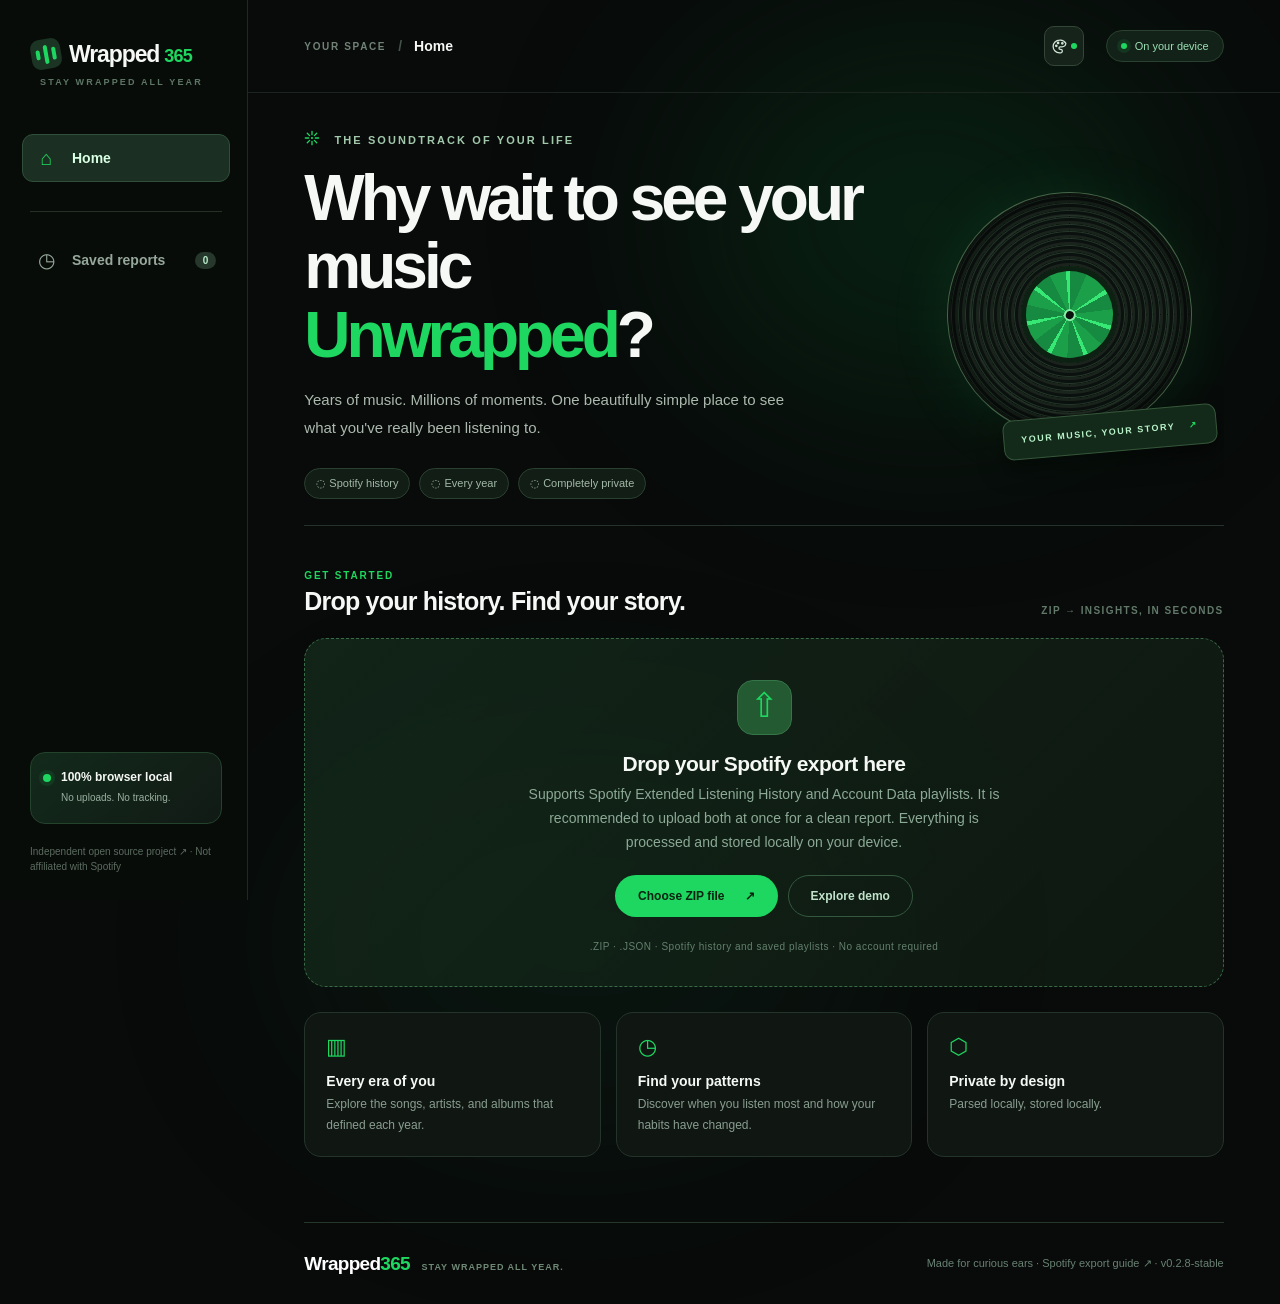
==== index.html @ cdacf02f "finishing touches to Soundcheck, some fun stats and more specific debug info" ====
<!doctype html>
<html lang="en-GB">
<head>
  <meta charset="utf-8">
  <meta name="viewport" content="width=device-width,initial-scale=1">
  <meta name="theme-color" content="#080b0a">
  <meta name="description" content="Private, in-browser Spotify listening statistics from your Extended Streaming History export.">
  <title>Wrapped 365</title>
  <link rel="icon" href="./favicon.svg" type="image/svg+xml">
  <link rel="stylesheet" href="./styles.css">
</head>
<body>
<div class="glow glow-a" aria-hidden="true"></div><div class="glow glow-b" aria-hidden="true"></div>
<div id="loading-overlay" class="loading-overlay hidden" role="status" aria-live="polite" aria-atomic="true">
  <div class="loading-card">
    <span class="loading-wheel" aria-hidden="true"></span>
    <div class="loading-copy"><strong id="loading-label">Working on your music…</strong><span id="loading-detail">Processing locally. Shouldn't take long.</span></div>
  </div>
</div>
<div class="app-shell">
  <aside class="sidebar">
    <a class="brand" href="#home" aria-label="Wrapped 365 home"><span class="brand-mark"><span></span><span></span><span></span></span><span class="brand-name">Wrapped<span class="brand-dot">365</span></span></a>
    <div class="side-caption">STAY WRAPPED ALL YEAR</div>
    <nav class="navigation" aria-label="Main navigation">
      <button class="nav-link active" data-nav="home"><span class="icon">⌂</span><span>Home</span></button>
      <button class="nav-link report-only" data-nav="overview"><span class="icon icon-svg"><svg viewBox="0 0 24 24" fill="none" stroke="currentColor" stroke-width="1.8" stroke-linecap="round" stroke-linejoin="round" aria-hidden="true"><path d="M3 3v18h18"/><path d="m7 15 4-5 4 3 5-7"/></svg></span><span>Overview</span></button>
      <button class="nav-link report-only" data-nav="tracks"><span class="icon">♫</span><span>Tracks</span></button>
      <button class="nav-link report-only" data-nav="artists"><span class="icon icon-svg"><svg viewBox="0 0 24 24" fill="none" stroke="currentColor" stroke-width="1.8" stroke-linecap="round" stroke-linejoin="round" aria-hidden="true"><circle cx="12" cy="8" r="4"/><path d="M4 21a8 8 0 0 1 16 0"/></svg></span><span>Artists</span></button>
      <button class="nav-link report-only" data-nav="albums"><span class="icon icon-svg"><svg viewBox="0 0 24 24" fill="none" stroke="currentColor" stroke-width="1.8" stroke-linecap="round" stroke-linejoin="round" aria-hidden="true"><circle cx="12" cy="12" r="9"/><circle cx="12" cy="12" r="2.5"/><path d="M7 7a7 7 0 0 1 5-2"/></svg></span><span>Albums</span></button>
      <button class="nav-link report-only" data-nav="playlists"><span class="icon">≡</span><span>Playlists</span></button>
      <button class="nav-link report-only" data-nav="eras"><span class="icon icon-svg"><svg viewBox="0 0 24 24" fill="none" stroke="currentColor" stroke-width="1.8" stroke-linecap="round" stroke-linejoin="round" aria-hidden="true"><circle cx="12" cy="12" r="9"/><path d="M12 3v4m0 10v4M3 12h4m10 0h4M5.6 5.6l2.8 2.8m7.2 7.2 2.8 2.8M18.4 5.6l-2.8 2.8m-7.2 7.2-2.8 2.8"/></svg></span><span>Eras</span></button>
      <button class="nav-link report-only" data-nav="search"><span class="icon">⌕</span><span>Search</span></button>
       <button class="nav-link report-only" data-nav="patterns"><span class="icon icon-svg"><svg viewBox="0 0 24 24" fill="none" stroke="currentColor" stroke-width="1.8" stroke-linecap="round" stroke-linejoin="round" aria-hidden="true"><path d="M2 12h4l3-7 5 14 3-7h5"/></svg></span><span>Listening patterns</span></button>
      <div class="nav-separator"></div>
      <button id="soundcheck-nav" class="nav-link hidden" data-nav="soundcheck" type="button"><span class="icon icon-svg"><svg viewBox="0 0 24 24" fill="none" stroke="currentColor" stroke-width="1.8" stroke-linecap="round" stroke-linejoin="round" aria-hidden="true"><path d="M2 12h4l3-7 5 14 3-7h5"/><circle cx="12" cy="12" r="10" stroke-dasharray="2 4" opacity=".45"/></svg></span><span>Soundcheck</span></button>
      <button class="nav-link" data-nav="history"><span class="icon">◷</span><span>Saved reports</span><span id="history-badge" class="nav-count">0</span></button>
    </nav>
    <div class="sidebar-bottom">
      <div class="privacy-mini"><span class="privacy-dot"></span><span>100% browser local<br><small>No uploads. No tracking.</small></span></div>
      <div class="sidebar-foot">
      <a href="https://github.com/j25519/wrapped365" target="_blank" rel="noopener noreferrer">Independent open source project ↗</a>
      · Not affiliated with Spotify
    </div>
    </div>
  </aside>

  <div class="main-wrap">
    <header class="topbar">
      <div class="breadcrumb"><button id="nav-back" class="nav-back hidden" type="button" title="Go back one step" aria-label="Go back one step"><svg viewBox="0 0 24 24" fill="none" stroke="currentColor" stroke-width="1.9" stroke-linecap="round" stroke-linejoin="round" aria-hidden="true"><path d="m14 6-6 6 6 6"/></svg></button><span class="breadcrumb-root">YOUR SPACE</span><span class="crumb-slash">/</span><span id="page-name">Home</span></div>
      <div class="topbar-actions">
<div class="theme-picker" id="theme-picker">
          <button class="theme-toggle" id="theme-toggle" type="button" title="Choose accent colour" aria-label="Choose accent colour" aria-haspopup="true" aria-controls="theme-menu" aria-expanded="false"><svg viewBox="0 0 24 24" width="19" height="19" fill="none" stroke="currentColor" stroke-width="1.8" stroke-linecap="round" stroke-linejoin="round" aria-hidden="true"><path d="M12 3a9 9 0 1 0 0 18h1.5a2.5 2.5 0 0 0 0-5h-.5a1.75 1.75 0 0 1 0-3.5h2.5A5.5 5.5 0 0 0 21 7.5 9.2 9.2 0 0 0 12 3Z"/><circle cx="7.5" cy="11" r="1"/><circle cx="10" cy="7" r="1"/><circle cx="16" cy="7.5" r="1"/></svg><span class="theme-current-dot" aria-hidden="true"></span></button>
          <div id="theme-menu" class="theme-menu hidden" role="group" aria-label="Accent colour selection">
            <div class="theme-menu-title">ACCENT COLOUR</div>
            <div class="theme-options">
              <button type="button" class="theme-option" data-theme-choice="green" aria-pressed="true"><span class="theme-swatch" style="--swatch:#1ed760"></span>Green</button>
              <button type="button" class="theme-option" data-theme-choice="blue" aria-pressed="false"><span class="theme-swatch" style="--swatch:#3b82f6"></span>Blue</button>
              <button type="button" class="theme-option" data-theme-choice="red" aria-pressed="false"><span class="theme-swatch" style="--swatch:#fb5d69"></span>Red</button>
              <button type="button" class="theme-option" data-theme-choice="purple" aria-pressed="false"><span class="theme-swatch" style="--swatch:#a78bfa"></span>Purple</button>
              <button type="button" class="theme-option" data-theme-choice="pink" aria-pressed="false"><span class="theme-swatch" style="--swatch:#f472b6"></span>Pink</button>
              <button type="button" class="theme-option" data-theme-choice="gold" aria-pressed="false"><span class="theme-swatch" style="--swatch:#eabf53"></span>Gold</button>
            </div>
          </div>
        </div>
        <span class="live-pill"><span class="live-dot"></span> On your device</span>
        <div id="report-controls" class="report-controls hidden"><button id="randomise-demo" type="button" class="demo-randomise hidden" title="Generate a new random demo" aria-label="Randomise demo"><svg width="17" height="17" viewBox="0 0 24 24" fill="none" stroke="currentColor" stroke-width="2" stroke-linecap="round" stroke-linejoin="round" aria-hidden="true"><path d="m18 14 4 4-4 4"/><path d="m18 2 4 4-4 4"/><path d="M2 18h2.5a6 6 0 0 0 5.2-3l4.6-8A6 6 0 0 1 19.5 4H22"/><path d="M2 6h2.5a6 6 0 0 1 5.2 3"/><path d="M14 16a6 6 0 0 0 5.5 2H22"/></svg><span>Randomise</span></button><label for="year-filter" class="sr-only">Select listening year</label><select id="year-filter" class="select"><option value="all">All time</option></select><button class="small-icon-btn" id="new-upload" title="Import another ZIP" aria-label="Import another ZIP">＋</button></div>
        <div class="mobile-actions" id="mobile-actions">
          <button id="mobile-actions-toggle" class="mobile-actions-toggle" type="button" title="More options" aria-label="More options" aria-haspopup="true" aria-controls="mobile-actions-menu" aria-expanded="false"><svg viewBox="0 0 24 24" fill="none" stroke="currentColor" stroke-width="2" stroke-linecap="round" aria-hidden="true"><circle cx="5" cy="12" r="1.4" fill="currentColor" stroke="none"/><circle cx="12" cy="12" r="1.4" fill="currentColor" stroke="none"/><circle cx="19" cy="12" r="1.4" fill="currentColor" stroke="none"/></svg></button>
          <div id="mobile-actions-menu" class="mobile-actions-menu hidden" role="group" aria-label="More options">
            <div class="mobile-actions-heading">YOUR CONTROLS</div>
            <button id="mobile-import" class="mobile-action-row" type="button"><svg viewBox="0 0 24 24" fill="none" stroke="currentColor" stroke-width="1.8" stroke-linecap="round" stroke-linejoin="round" aria-hidden="true"><path d="M12 16V4m-5 5 5-5 5 5"/><path d="M4 16v3a2 2 0 0 0 2 2h12a2 2 0 0 0 2-2v-3"/></svg> Import ZIP / JSON</button>
            <button id="mobile-randomise" class="mobile-action-row hidden" type="button"><svg viewBox="0 0 24 24" fill="none" stroke="currentColor" stroke-width="1.8" stroke-linecap="round" stroke-linejoin="round" aria-hidden="true"><path d="m18 14 4 4-4 4M18 2l4 4-4 4M2 18h2.5a6 6 0 0 0 5.2-3l4.6-8A6 6 0 0 1 19.5 4H22M2 6h2.5a6 6 0 0 1 5.2 3M14 16a6 6 0 0 0 5.5 2H22"/></svg> Randomise demo</button>
            <div class="mobile-actions-divider"></div>
            <div class="mobile-actions-heading">ACCENT COLOUR</div>
            <div class="theme-options mobile-theme-options" role="group" aria-label="Accent colour selection">
              <button type="button" class="theme-option" data-theme-choice="green" aria-pressed="true"><span class="theme-swatch" style="--swatch:#1ed760"></span>Green</button>
              <button type="button" class="theme-option" data-theme-choice="blue" aria-pressed="false"><span class="theme-swatch" style="--swatch:#3b82f6"></span>Blue</button>
              <button type="button" class="theme-option" data-theme-choice="red" aria-pressed="false"><span class="theme-swatch" style="--swatch:#fb5d69"></span>Red</button>
              <button type="button" class="theme-option" data-theme-choice="purple" aria-pressed="false"><span class="theme-swatch" style="--swatch:#a78bfa"></span>Purple</button>
              <button type="button" class="theme-option" data-theme-choice="pink" aria-pressed="false"><span class="theme-swatch" style="--swatch:#f472b6"></span>Pink</button>
              <button type="button" class="theme-option" data-theme-choice="gold" aria-pressed="false"><span class="theme-swatch" style="--swatch:#eabf53"></span>Gold</button>
            </div>
            <div class="mobile-actions-note"><span class="live-dot"></span> All processing stays on your device</div>
          </div>
        </div>
      </div>
    </header>

    <main id="main-content">
      <section id="view-home" class="view active">
        <div class="hero">
          <div class="hero-copy">
            <div class="eyebrow"><span class="spark" aria-hidden="true"><svg width="16" height="16" viewBox="0 0 24 24" fill="none" stroke="currentColor" stroke-width="2" stroke-linecap="round" aria-hidden="true" style="vertical-align:-2px"><path d="M12 2v5m0 10v5M2 12h5m10 0h5M4.93 4.93l3.54 3.54m7.06 7.06 3.54 3.54m0-14.14-3.54 3.54m-7.06 7.06-3.54 3.54"/><circle cx="12" cy="12" r="1.6" fill="currentColor" stroke="none"/></svg></span> THE SOUNDTRACK OF YOUR LIFE</div>
            <h1>Why wait to see your music<br><em>Unwrapped</em>?</h1>
            <p>Years of music. Millions of moments. One beautifully simple place to see what you've really been listening to.</p>
            <div class="hero-chips"><span>◌ Spotify history</span><span>◌ Every year</span><span>◌ Completely private</span></div>
          </div>
          <div class="hero-vinyl" aria-hidden="true"><div class="vinyl-disc"><div class="vinyl-centre"><div class="vinyl-hole"></div></div></div><div class="vinyl-tag">YOUR MUSIC, YOUR STORY <span>↗</span></div></div>
        </div>
        <div class="section-heading landing-heading"><div><div class="kicker">GET STARTED</div><h2>Drop your history. Find your story.</h2></div><span class="heading-note">ZIP → INSIGHTS, IN SECONDS</span></div>
        <div id="dropzone" class="dropzone" tabindex="0" role="button" aria-label="Upload your Spotify data ZIP"><div class="upload-icon">⇧</div><h3>Drop your Spotify export here</h3><p>Supports Spotify Extended Listening History and Account Data playlists. It is recommended to upload both at once for a clean report. Everything is processed and stored locally on your device.</p><div class="upload-actions"><button id="browse-button" class="btn btn-primary">Choose ZIP file <span>↗</span></button><button id="demo-button" class="btn btn-outline">Explore demo</button></div><div class="drop-caption">.ZIP · .JSON · Spotify history and saved playlists · No account required</div></div>
        <input type="file" id="file-input" accept=".zip,.json,application/zip,application/json" hidden>
        <div id="import-status" class="import-status hidden" role="status" aria-live="polite"><div class="spinner"></div><div class="import-status-body"><strong id="import-status-title">Reading your archive…</strong><span id="import-status-detail">Your data never leaves this device.</span><div class="progress-rail"><div id="progress-fill" class="progress-fill"></div></div></div></div>
        <div id="error-box" class="error-box hidden" role="alert"></div>
        <div class="feature-grid"><article><span class="feature-icon">▥</span><h3>Every era of you</h3><p>Explore the songs, artists, and albums that defined each year.</p></article><article><span class="feature-icon">◷</span><h3>Find your patterns</h3><p>Discover when you listen most and how your habits have changed.</p></article><article><span class="feature-icon">⬡</span><h3>Private by design</h3><p>Parsed locally, stored locally.</p></article></div>
      </section>

      <section id="view-overview" class="view">
        <div class="page-intro"><div><div class="eyebrow"><span class="spark" aria-hidden="true"><svg width="16" height="16" viewBox="0 0 24 24" fill="none" stroke="currentColor" stroke-width="2" stroke-linecap="round" aria-hidden="true" style="vertical-align:-2px"><path d="M12 2v5m0 10v5M2 12h5m10 0h5M4.93 4.93l3.54 3.54m7.06 7.06 3.54 3.54m0-14.14-3.54 3.54m-7.06 7.06-3.54 3.54"/><circle cx="12" cy="12" r="1.6" fill="currentColor" stroke="none"/></svg></span> YOUR YEAR IN SOUND</div><h1 id="overview-title">The big picture<span class="accent">.</span></h1><p id="overview-subtitle">A look at the music that made you, you.</p></div><div class="data-badge" id="range-label">ALL TIME</div></div>
        <div id="storage-warning" class="storage-warning hidden">This report is visible, but your browser could not save it. Persistent storage might be blocked or full. Keep your original Spotify ZIP safe.</div>
        <div id="summary-stats" class="stats-grid"></div>
        <div class="dashboard-grid">
          <article class="panel wide-panel"><div class="panel-heading"><div><div class="kicker">THE TIMELINE</div><h2 id="timeline-title">Listening over time</h2></div><div class="legend"><span class="legend-dot"></span> Listening hours</div></div><div id="timeline-chart" class="chart-area"></div></article>
          <article class="panel"><div class="panel-heading"><div><div class="kicker">ON REPEAT</div><h2>Top artists</h2></div><button class="text-link" data-go="artists">See all ↗</button></div><div id="overview-artists" class="rank-list"></div></article>
          <article class="panel"><div class="panel-heading"><div><div class="kicker">THE FAVOURITES</div><h2>Top tracks</h2></div><button class="text-link" data-go="tracks">See all ↗</button></div><div id="overview-tracks" class="rank-list"></div></article>
        </div>
        <div id="overview-insights" class="insight-grid"></div>
        <div class="method-foot">Play counts include music events played for at least 30 seconds. Times and dates use UTC. <button class="inline-link" id="about-method">How this works ↗</button></div>
      </section>

      <section id="view-artists" class="view"><div class="page-intro"><div><div class="eyebrow"><span class="spark" aria-hidden="true"><svg width="16" height="16" viewBox="0 0 24 24" fill="none" stroke="currentColor" stroke-width="2" stroke-linecap="round" aria-hidden="true" style="vertical-align:-2px"><path d="M12 2v5m0 10v5M2 12h5m10 0h5M4.93 4.93l3.54 3.54m7.06 7.06 3.54 3.54m0-14.14-3.54 3.54m-7.06 7.06-3.54 3.54"/><circle cx="12" cy="12" r="1.6" fill="currentColor" stroke="none"/></svg></span> THE PEOPLE BEHIND THE MUSIC</div><h1>Top artists<span class="accent">.</span></h1><p>The voices you kept coming back to.</p></div></div><div class="panel listing-panel"><div class="listing-controls"><div class="search-box">⌕ <input id="artist-search" placeholder="Search artists" autocomplete="off" aria-label="Search artists"></div><div class="sort-buttons" data-sort-for="artists"><button class="sort-btn active" data-sort="plays">Plays</button><button class="sort-btn" data-sort="ms">Time</button></div></div><div id="artist-list" class="full-rank-list"></div><button id="artist-more" class="load-more hidden">Show more artists ↓</button></div></section>
      <section id="view-tracks" class="view"><div class="page-intro"><div><div class="eyebrow"><span class="spark" aria-hidden="true"><svg width="16" height="16" viewBox="0 0 24 24" fill="none" stroke="currentColor" stroke-width="2" stroke-linecap="round" aria-hidden="true" style="vertical-align:-2px"><path d="M12 2v5m0 10v5M2 12h5m10 0h5M4.93 4.93l3.54 3.54m7.06 7.06 3.54 3.54m0-14.14-3.54 3.54m-7.06 7.06-3.54 3.54"/><circle cx="12" cy="12" r="1.6" fill="currentColor" stroke="none"/></svg></span> IN CONSTANT ROTATION</div><h1>Top tracks<span class="accent">.</span></h1><p>Your most replayed soundtrack, one song at a time.</p></div></div><div class="panel listing-panel"><div class="listing-controls"><div class="search-box">⌕ <input id="track-search" placeholder="Search tracks or any credited artist" autocomplete="off" aria-label="Search tracks"></div><div class="sort-buttons" data-sort-for="tracks"><button class="sort-btn active" data-sort="plays">Plays</button><button class="sort-btn" data-sort="ms">Time</button></div></div><div id="track-list" class="full-rank-list"></div><button id="track-more" class="load-more hidden">Show more tracks ↓</button></div></section>
      <section id="view-albums" class="view"><div class="page-intro"><div><div class="eyebrow"><span class="spark" aria-hidden="true"><svg width="16" height="16" viewBox="0 0 24 24" fill="none" stroke="currentColor" stroke-width="2" stroke-linecap="round" aria-hidden="true" style="vertical-align:-2px"><path d="M12 2v5m0 10v5M2 12h5m10 0h5M4.93 4.93l3.54 3.54m7.06 7.06 3.54 3.54m0-14.14-3.54 3.54m-7.06 7.06-3.54 3.54"/><circle cx="12" cy="12" r="1.6" fill="currentColor" stroke="none"/></svg></span> FRONT TO BACK</div><h1>Top albums<span class="accent">.</span></h1><p>The records that lived in your rotation.</p></div></div><div class="panel listing-panel"><div class="listing-controls"><div class="search-box">⌕ <input id="album-search" placeholder="Search albums or artists" autocomplete="off" aria-label="Search albums"></div><div class="sort-buttons" data-sort-for="albums"><button class="sort-btn active" data-sort="plays">Plays</button><button class="sort-btn" data-sort="ms">Time</button></div></div><div id="album-list" class="full-rank-list"></div><button id="album-more" class="load-more hidden">Show more albums ↓</button></div></section>
       <section id="view-playlists" class="view">
         <div class="page-intro"><div><div class="eyebrow">YOUR COLLECTIONS</div><h1>Playlists<span class="accent">.</span></h1><p>Saved playlists are separate from your music library. Explore their tracks and, in the demo, their simulated listening sessions.</p></div></div>
         <div id="playlist-listing">
           <div class="section-heading playlist-group-heading"><div><div class="kicker">CURATED COLLECTIONS</div><h2>Saved playlists</h2></div></div>
           <div id="playlist-curated" class="playlist-card-grid"></div>
           <div id="playlist-social-section" class="hidden"><div class="section-heading playlist-group-heading"><div><div class="kicker">SIMULATED SOCIAL LIBRARY</div><h2>Friend playlists</h2></div></div><p class="search-muted">These randomly generated demo collections remain independent of curated playlists and their listening sessions.</p><div id="playlist-social" class="playlist-card-grid"></div></div>
         </div>
         <div id="playlist-detail-container" class="hidden"></div>
       </section>
       <section id="view-eras" class="view">
         <div class="page-intro"><div><div class="eyebrow"><span class="spark" aria-hidden="true"><svg width="16" height="16" viewBox="0 0 24 24" fill="none" stroke="currentColor" stroke-width="2" stroke-linecap="round" aria-hidden="true" style="vertical-align:-2px"><path d="M12 2v5m0 10v5M2 12h5m10 0h5M4.93 4.93l3.54 3.54m7.06 7.06 3.54 3.54m0-14.14-3.54 3.54m-7.06 7.06-3.54 3.54"/><circle cx="12" cy="12" r="1.6" fill="currentColor" stroke="none"/></svg></span> YOUR MUSIC, IN CHAPTERS</div><h1>Listening eras<span class="accent">.</span></h1><p>Go back to the months when certain songs, albums, and artists were everything.</p></div><div class="data-badge" id="eras-range-label">ALL TIME</div></div>
         <div id="era-legacy-notice" class="storage-warning hidden" role="status"></div>
         <div id="era-dashboard" class="hidden">
           <div id="era-stats" class="stats-grid"></div>
           <article class="panel era-section"><div class="panel-heading"><div><div class="kicker">CHAPTERS OF YOUR LIFE</div><h2>Your listening eras</h2></div></div><p class="era-explainer">Automatically identified from changing monthly listening patterns, not fixed calendar years. Select a chapter to revisit its defining music.</p><div id="era-chapters" class="era-chapter-grid"></div><div id="era-chapter-details" class="era-chapter-details"></div></article>
           <article class="panel era-section"><div class="panel-heading"><div><div class="kicker">THE TIME MACHINE</div><h2>Explore month by month</h2></div><span class="heading-note">SELECT A MONTH</span></div><div id="era-month-strip" class="era-month-strip" aria-label="Listening months"></div></article>
           <div id="era-month-detail"></div>
           <div id="era-memory" class="era-memory-grid"></div>
           <article class="panel era-section"><div class="panel-heading era-rank-header"><div><div class="kicker">UNDER THE MICROSCOPE</div><h2>The music that defined this month</h2></div><div class="sort-buttons" data-era-sort-controls><button type="button" class="sort-btn active" data-era-sort="plays">Plays</button><button type="button" class="sort-btn" data-era-sort="ms">Time</button></div></div><div class="era-ranking-grid"><div><h3>Top tracks</h3><div id="era-tracks" class="rank-list"></div><button id="era-more-tracks" class="load-more hidden" type="button" data-era-more="tracks">Show more tracks ↓</button></div><div><h3>Top artists</h3><div id="era-artists" class="rank-list"></div><button id="era-more-artists" class="load-more hidden" type="button" data-era-more="artists">Show more artists ↓</button></div><div><h3>Top albums</h3><div id="era-albums" class="rank-list"></div><button id="era-more-albums" class="load-more hidden" type="button" data-era-more="albums">Show more albums ↓</button></div></div></article>
           <p class="method-foot">Listening eras are inferred from your recorded music plays, grouped by UTC month. Only streams of 30 seconds or more count towards rankings. First discoveries mean first appearances in this export; older data may be incomplete. A missing month means no qualifying plays were recorded, not necessarily that you stopped listening.</p>
         </div>
       </section>
       <section id="view-search" class="view">
         <div class="page-intro"><div><div class="eyebrow"><span class="spark" aria-hidden="true"><svg width="16" height="16" viewBox="0 0 24 24" fill="none" stroke="currentColor" stroke-width="2" stroke-linecap="round" aria-hidden="true" style="vertical-align:-2px"><path d="M12 2v5m0 10v5M2 12h5m10 0h5M4.93 4.93l3.54 3.54m7.06 7.06 3.54 3.54m0-14.14-3.54 3.54m-7.06 7.06-3.54 3.54"/><circle cx="12" cy="12" r="1.6" fill="currentColor" stroke="none"/></svg></span> EVERYTHING CONNECTS</div><h1>Explore your music<span class="accent">.</span></h1><p>Search a track, album, or artist and discover its place in your listening history.</p></div><div class="data-badge" id="search-range">ALL TIME</div></div>
         <div class="panel search-browser">
           <div class="search-unified-input"><span aria-hidden="true">⌕</span><input id="unified-search" type="search" placeholder="A song, album, artist, playlist, or featured artist..." autocomplete="off" spellcheck="false" aria-label="Search your music"/></div>
           <div class="search-controls"><div class="search-filter-chips" role="group" aria-label="Filter by type"><button type="button" class="active" data-search-filter-chip="all" aria-pressed="true">Everything</button><button type="button" data-search-filter-chip="tracks" aria-pressed="false">Tracks</button><button type="button" data-search-filter-chip="artists" aria-pressed="false">Artists</button><button type="button" data-search-filter-chip="albums" aria-pressed="false">Albums</button><button type="button" data-search-filter-chip="playlists" aria-pressed="false">Playlists</button></div><label class="sr-only" for="search-filter">Filter search results</label><select class="select sr-only" id="search-filter" tabindex="-1" aria-hidden="true"><option value="all">Everything</option><option value="tracks">Tracks</option><option value="artists">Artists</option><option value="albums">Albums</option><option value="playlists">Playlists</option></select><span id="search-result-count" class="search-result-count" role="status" aria-live="polite"></span></div>
           <div class="search-workspace"><div class="search-result-column"><div id="search-results" class="search-results"></div><button id="search-more" type="button" class="load-more hidden">Show more ↓</button></div><div id="search-detail" class="search-detail-column"></div></div>
         </div>
         <p class="method-foot">Searches run exclusively in your browser against the imported report. Featured artist matches are available when the source supplied artist credits. Spotify's standard Extended Streaming History often includes only the album artist.</p>
       </section>
      <section id="view-patterns" class="view"><div class="page-intro"><div><div class="eyebrow"><span class="spark" aria-hidden="true"><svg width="16" height="16" viewBox="0 0 24 24" fill="none" stroke="currentColor" stroke-width="2" stroke-linecap="round" aria-hidden="true" style="vertical-align:-2px"><path d="M12 2v5m0 10v5M2 12h5m10 0h5M4.93 4.93l3.54 3.54m7.06 7.06 3.54 3.54m0-14.14-3.54 3.54m-7.06 7.06-3.54 3.54"/><circle cx="12" cy="12" r="1.6" fill="currentColor" stroke="none"/></svg></span> BETWEEN THE LINES</div><h1>Your listening DNA<span class="accent">.</span></h1><p>When, where, and how the music happens.</p></div></div><div id="pattern-insights" class="insight-grid"></div><div class="dashboard-grid"><article class="panel wide-panel"><div class="panel-heading"><div><div class="kicker">24 HOURS, 7 DAYS</div><h2>Your listening heatmap</h2></div><div class="legend">Darker → quieter · Brighter → louder</div></div><div id="heatmap" class="heatmap-container"></div><div class="chart-note">Listening duration grouped by the UTC hour and weekday when playback ended.</div></article><article class="panel"><div class="panel-heading"><div><div class="kicker">ON THE GO</div><h2>Listening platforms</h2></div></div><div id="platform-list" class="rank-list"></div></article><article class="panel"><div class="panel-heading"><div><div class="kicker">BY THE NUMBERS</div><h2>How you listen</h2></div></div><div id="detail-stats" class="detail-stat-list"></div></article></div></section>
      <section id="view-history" class="view"><div class="page-intro"><div><div class="eyebrow"><span class="spark" aria-hidden="true"><svg width="16" height="16" viewBox="0 0 24 24" fill="none" stroke="currentColor" stroke-width="2" stroke-linecap="round" aria-hidden="true" style="vertical-align:-2px"><path d="M12 2v5m0 10v5M2 12h5m10 0h5M4.93 4.93l3.54 3.54m7.06 7.06 3.54 3.54m0-14.14-3.54 3.54m-7.06 7.06-3.54 3.54"/><circle cx="12" cy="12" r="1.6" fill="currentColor" stroke="none"/></svg></span> YOUR OWN ARCHIVE</div><h1>Saved reports<span class="accent">.</span></h1><p>Your previous imports, saved only in this browser.</p></div><button id="clear-history" class="btn btn-danger">Delete all saved reports</button></div><div id="history-list" class="history-grid"></div><div class="history-explanation"><span class="feature-icon">⬡</span><div><strong>Stored on your device, not our servers.</strong><p>A first party cookie identifies your local report collection. Aggregated reports live in IndexedDB. Clearing browser site data removes them, and clearing just the cookie makes existing reports inaccessible through this interface.</p></div></div></section>
      <section id="view-soundcheck" class="view">
        <div class="page-intro sc-intro"><div><div class="eyebrow"><span class="spark" aria-hidden="true"><svg width="16" height="16" viewBox="0 0 24 24" fill="none" stroke="currentColor" stroke-width="2" stroke-linecap="round"><path d="M2 12h4l3-7 5 14 3-7h5"/></svg></span> BACKSTAGE ACCESS</div><h1>Soundcheck<span class="accent">.</span></h1><p>See how your listening statistics were built. All measurements stay in this browser.</p></div><span id="soundcheck-type" class="data-badge">NO DIAGNOSTICS YET</span></div>
        <div class="sc-export-actions"><button id="soundcheck-download" class="btn btn-primary" type="button" disabled><svg width="16" height="16" viewBox="0 0 24 24" fill="none" stroke="currentColor" stroke-width="1.9" stroke-linecap="round" stroke-linejoin="round" aria-hidden="true"><path d="M12 3v12m-5-5 5 5 5-5"/><path d="M4 16v4h16v-4"/></svg> Download debug report</button><span>Export the selected processing run as privacy filtered JSON.</span></div>
        <div id="soundcheck-dashboard"></div>
        <div class="panel sc-history"><div class="sc-panel-head"><div><div class="kicker">LOCAL DIAGNOSTICS</div><h2>Recent processing runs</h2></div></div><p class="search-muted">Saved summaries are retained after a refresh, including failed operations. Demo listening events are not saved with these summaries.</p><div id="soundcheck-recent" class="sc-history-list"></div></div>
        <div class="sc-privacy"><div><strong>For your eyes only.</strong><p>Soundcheck stores aggregated counts, timing information, browser/OS names and available version numbers, and the Wrapped 365 version - all locally, we don't upload anything. It does NOT include your IP address, Spotify account details, email, subscription or billing data, or raw track-by-track history in diagnostic summaries.</p></div><div class="sc-privacy-actions"><button id="soundcheck-clear" type="button" class="btn btn-danger">Delete diagnostic reports</button><button id="soundcheck-disable" type="button" class="btn btn-outline">Disable Soundcheck</button></div></div>
      </section>
    </main>
    <footer class="footer">
      <span>Wrapped<span class="accent">365</span> <small>STAY WRAPPED ALL YEAR.</small></span>
      <span>
        Made for curious ears ·
        <a href="https://support.spotify.com/uk/article/understanding-your-data/"
          target="_blank" rel="noopener noreferrer">Spotify export guide ↗</a>
        <span id="app-version"></span>
      </span>
    </footer>
  </div>
</div>
<div id="soundcheck-toast" class="soundcheck-toast hidden" role="status" aria-live="polite"><span class="sc-toast-symbol" aria-hidden="true"><svg width="28" height="28" viewBox="0 0 24 24" fill="none" stroke="currentColor" stroke-width="2" stroke-linecap="round"><path d="M2 12h4l3-7 5 14 3-7h5"/></svg></span><span><strong>Backstage access granted</strong><small>Soundcheck is now unlocked.</small></span></div>
 <dialog id="soundcheck-export-dialog" aria-labelledby="soundcheck-export-title"><div class="dialog-body"><button type="button" class="dialog-close" id="soundcheck-export-cancel" aria-label="Cancel download">×</button><div class="kicker">PRIVATE DEBUG EXPORT</div><h2 id="soundcheck-export-title">Download Soundcheck report?</h2><p>Here's exactly what the JSON report includes and excludes. This checklist is the same privacy information used to generate the downloaded file.</p><div class="sc-export-checklist" aria-label="Debug report privacy checklist"><section><h3>Included in the report</h3><ul id="soundcheck-export-includes" class="sc-export-list"></ul></section><section><h3>Not included</h3><ul id="soundcheck-export-excludes" class="sc-export-list"></ul></section></div><p class="sc-export-caution">Aggregated data can still be sensitive. Please review the JSON before sharing it.</p><p><strong>Nothing is uploaded.</strong> The file is created and downloaded entirely in your browser, and only leaves your device if you choose to share it. You should only share it if required.</p><div class="sc-dialog-actions"><button id="soundcheck-export-confirm" type="button" class="btn btn-primary">Download JSON</button><button id="soundcheck-export-back" type="button" class="btn btn-outline">Cancel</button></div></div></dialog>
 <dialog id="method-dialog"><div class="dialog-body"><button id="close-dialog" class="dialog-close" aria-label="Close">×</button><div class="kicker">ABOUT THE NUMBERS</div><h2>How Wrapped 365 counts a play</h2><p>Wrapped 365 reads the music events from your Spotify Extended Streaming History archive. Only tracks played for <strong>at least 30 seconds</strong> contribute to the play counts and rankings. Listening duration is the actual <code>ms_played</code> reported by Spotify, not the full song length.</p><p>Tracks with the same primary artist and title are grouped across releases. When a source provides multiple credited artists, each receives artist level play credit and all names appear in track listings. The standard Spotify Extended Streaming History frequently provides only one album artist, so the app cannot reliably reconstruct missing credits. Album statistics use the album name and primary artist.</p><p>Podcasts, video plays, and records missing music metadata are excluded. Explicit skips and shuffle/offline statistics include valid music events even if they lasted under 30 seconds.</p><p>When Spotify supplies only one artist, Wrapped 365 can infer featured artists from explicit credits in track titles or artist names (such as <code>(feat. Artist)</code>); inferred credits are best effort, not verified metadata.</p><p>All dates are grouped by UTC because Spotify records playback end times in UTC. Wrapped 365 discards usernames, IP addresses, user agents, and other unrelated information without saving them.</p><p><strong>These figures aren't guaranteed to match Spotify Wrapped</strong>, which applies its own eligibility rules and reporting windows.</p><button id="method-ok" class="btn btn-primary">Sounds good</button></div></dialog>
<script src="./jszip.min.js" defer></script>
<script src="./app.js" defer></script>
</body>
</html>
---- styles.css ----
:root{color-scheme:dark;--bg:#080b0a;--surface:#111713;--surface2:#171e19;--line:#28342b;--muted:#91a098;--dim:#5f7065;--text:#f5f8f5;--green:var(--accent);--green-soft:var(--accent-soft);--radius:20px;font-family:Inter,ui-sans-serif,-apple-system,BlinkMacSystemFont,"Segoe UI",sans-serif;font-feature-settings:"ss01" on}
*{box-sizing:border-box}html{scroll-behavior:smooth}body{margin:0;background:var(--bg);color:var(--text);font-size:14px;min-width:320px}button,input,select{font:inherit}button{cursor:pointer}button:disabled{opacity:.5;cursor:not-allowed}a{color:inherit;text-decoration:none}p{line-height:1.7}.hidden{display:none!important}.sr-only{position:absolute;width:1px;height:1px;padding:0;margin:-1px;overflow:hidden;clip:rect(0,0,0,0);white-space:nowrap;border:0}.accent{color:var(--green)}.glow{position:fixed;pointer-events:none;z-index:-1;filter:blur(100px);opacity:.34;border-radius:50%}.glow-a{top:30px;right:8%;width:500px;height:380px;background:hsl(from #0b4824 calc(h + var(--theme-hue-shift)) s l)}.glow-b{bottom:-240px;left:22%;width:600px;height:400px;background:hsl(from #133d28 calc(h + var(--theme-hue-shift)) s l);opacity:.19}.app-shell{display:flex;min-height:100vh;max-width:1840px;margin:0 auto}.sidebar{width:248px;flex-shrink:0;padding:37px 17px 26px 22px;border-right:1px solid hsl(from #1f2822 calc(h + var(--theme-hue-shift)) s l);display:flex;flex-direction:column;position:sticky;top:0;height:100vh;background:hsl(from rgba(9,13,10,.94) calc(h + var(--theme-hue-shift)) s l / alpha);z-index:3}.brand{display:flex;gap:12px;align-items:center;margin:2px 0 8px 17px;font-size:29px;font-weight:830;letter-spacing:-1.7px}.brand-dot{color:var(--green)}.brand-mark{width:30px;height:30px;border-radius:9px;display:flex;align-items:center;justify-content:center;gap:4px;background:hsl(from #1b3424 calc(h + var(--theme-hue-shift)) s l);transform:rotate(-10deg)}.brand-mark span{display:block;border-radius:4px;width:4px;background:var(--green)}.brand-mark span:nth-child(1){height:10px}.brand-mark span:nth-child(2){height:19px}.brand-mark span:nth-child(3){height:13px}.side-caption{font-size:9px;color:hsl(from #5e7665 calc(h + var(--theme-hue-shift)) s l);font-weight:800;letter-spacing:2.15px;margin:0 0 47px 18px}.navigation{display:flex;flex-direction:column;gap:6px}.nav-link{width:100%;border:1px solid transparent;background:transparent;color:hsl(from #96a79b calc(h + var(--theme-hue-shift)) s l);text-align:left;display:flex;align-items:center;gap:15px;border-radius:11px;padding:13px 13px;font-weight:640;transition:.18s}.nav-link:hover,.nav-link:focus-visible{color:white;background:hsl(from #19231d calc(h + var(--theme-hue-shift)) s l);outline:none}.nav-link.active{color:hsl(from #d9ffe4 calc(h + var(--theme-hue-shift)) s l);background:hsl(from #1b3022 calc(h + var(--theme-hue-shift)) s l);border-color:hsl(from #304f3a calc(h + var(--theme-hue-shift)) s l)}.nav-link.active .icon{color:var(--green)}.nav-link.report-only{display:none}.nav-link.report-only.ready{display:flex}.nav-link .icon{font-size:20px;width:21px;text-align:center;font-weight:400;line-height:1}.nav-separator{height:1px;background:hsl(from #253127 calc(h + var(--theme-hue-shift)) s l);margin:23px 8px 18px}.nav-count{margin-left:auto;min-width:21px;padding:3px 7px;border-radius:20px;text-align:center;background:hsl(from #25382b calc(h + var(--theme-hue-shift)) s l);color:hsl(from #b9ecca calc(h + var(--theme-hue-shift)) s l);font-size:10px}.sidebar-bottom{margin-top:auto;padding:0 8px}.privacy-mini{border:1px solid hsl(from #24432d calc(h + var(--theme-hue-shift)) s l);border-radius:15px;background:linear-gradient(135deg,hsl(from #122a1b calc(h + var(--theme-hue-shift)) s l),hsl(from #111a15 calc(h + var(--theme-hue-shift)) s l));padding:15px 12px;display:flex;align-items:flex-start;gap:10px;font-size:12px;font-weight:700;line-height:1.65}.privacy-mini small{color:hsl(from #9ab0a0 calc(h + var(--theme-hue-shift)) s l);font-weight:400}.privacy-dot,.live-dot{display:inline-block;width:8px;height:8px;border-radius:50%;background:var(--green);box-shadow:0 0 0 4px rgba(var(--accent-rgb),.1);flex-shrink:0;margin-top:6px}.sidebar-foot{font-size:10px;color:hsl(from #5b6b60 calc(h + var(--theme-hue-shift)) s l);line-height:1.5;margin-top:20px}.main-wrap{flex:1;min-width:0;display:flex;flex-direction:column}.topbar{height:93px;padding:0 clamp(22px,4.4vw,75px);display:flex;align-items:center;justify-content:space-between;border-bottom:1px solid hsl(from #1b241e calc(h + var(--theme-hue-shift)) s l)}.breadcrumb{display:flex;align-items:center;gap:12px;font-weight:660}.breadcrumb-root{font-size:10px;color:#718277;letter-spacing:1.65px;font-weight:800}.crumb-slash{color:hsl(from #435349 calc(h + var(--theme-hue-shift)) s l)}.topbar-actions{display:flex;align-items:center;gap:22px}.live-pill{border:1px solid hsl(from #29412e calc(h + var(--theme-hue-shift)) s l);border-radius:999px;background:hsl(from #132218 calc(h + var(--theme-hue-shift)) s l);padding:9px 14px;font-size:11px;color:hsl(from #9bdfb4 calc(h + var(--theme-hue-shift)) s l);display:flex;align-items:center;gap:8px}.live-dot{height:6px;width:6px;margin:0}.report-controls{display:flex;align-items:center;gap:8px}.select{border:1px solid hsl(from #354638 calc(h + var(--theme-hue-shift)) s l);border-radius:10px;color:hsl(from #ecf7ec calc(h + var(--theme-hue-shift)) s l);background:hsl(from #16231a calc(h + var(--theme-hue-shift)) s l);padding:10px 27px 10px 13px;max-width:150px}.small-icon-btn{background:hsl(from #233b2b calc(h + var(--theme-hue-shift)) s l);border:1px solid hsl(from #2d4b34 calc(h + var(--theme-hue-shift)) s l);color:var(--green);border-radius:10px;font-size:23px;line-height:1;width:40px;height:40px}main{padding:0 clamp(22px,4.4vw,75px) 65px;flex:1}.view{display:none;animation:enter .27s ease-out}.view.active{display:block}@keyframes enter{from{opacity:.1;transform:translateY(9px)}to{opacity:1;transform:none}}.hero{min-height:346px;display:flex;align-items:center;justify-content:space-between;border-bottom:1px solid hsl(from #253229 calc(h + var(--theme-hue-shift)) s l);padding:37px 0 26px;gap:10px;position:relative;overflow:hidden}.hero-copy{position:relative;z-index:1;max-width:655px}.eyebrow{color:hsl(from #a3c9ac calc(h + var(--theme-hue-shift)) s l);font-size:11px;font-weight:810;letter-spacing:2.1px;margin-bottom:16px}.spark{color:var(--green);font-size:16px;margin-right:9px}h1,h2,h3,p{margin-top:0}h1{font-size:clamp(43px,5.0vw,78px);line-height:1.07;letter-spacing:-4px;font-weight:850;margin-bottom:17px}.hero h1 em{font-style:normal;color:var(--green)}.hero p{color:hsl(from #acb9ae calc(h + var(--theme-hue-shift)) s l);font-size:15px;line-height:1.85;max-width:510px}.hero-chips{display:flex;gap:9px;flex-wrap:wrap;margin-top:26px}.hero-chips span{color:hsl(from #a2b9a7 calc(h + var(--theme-hue-shift)) s l);border:1px solid hsl(from #2a4031 calc(h + var(--theme-hue-shift)) s l);background:hsl(from #121d15 calc(h + var(--theme-hue-shift)) s l);border-radius:99px;font-size:11px;padding:8px 11px}.hero-vinyl{width:295px;min-width:295px;height:275px;position:relative;display:flex;align-items:center;justify-content:center;margin-right:7px}.vinyl-disc{width:245px;height:245px;flex-shrink:0;border-radius:50%;background:repeating-radial-gradient(circle at center,hsl(from #1a241d calc(h + var(--theme-hue-shift)) s l) 0,hsl(from #1a241d calc(h + var(--theme-hue-shift)) s l) 2px,hsl(from #0b110e calc(h + var(--theme-hue-shift)) s l) 3px,hsl(from #0b110e calc(h + var(--theme-hue-shift)) s l) 5px,hsl(from #24372a calc(h + var(--theme-hue-shift)) s l) 6px,hsl(from #09130d calc(h + var(--theme-hue-shift)) s l) 7px);border:1px solid hsl(from #456748 calc(h + var(--theme-hue-shift)) s l);box-shadow:0 4px 65px rgba(var(--accent-rgb),.09),inset 0 0 20px #000;display:grid;place-items:center;transform:rotate(18deg)}.vinyl-disc:before{content:"";width:81%;height:81%;border-radius:50%;border:1px solid hsl(from rgba(130,175,139,.12) calc(h + var(--theme-hue-shift)) s l / alpha);position:absolute}.vinyl-centre{width:87px;height:87px;border-radius:50%;background:repeating-conic-gradient(from 15deg,hsl(from #1b9f48 calc(h + var(--theme-hue-shift)) s l) 0deg 22deg,hsl(from #37e875 calc(h + var(--theme-hue-shift)) s l) 22deg 28deg,hsl(from #168a40 calc(h + var(--theme-hue-shift)) s l) 28deg 50deg);display:grid;place-items:center;box-shadow:0 0 0 5px hsl(from #0d2113 calc(h + var(--theme-hue-shift)) s l)}.vinyl-hole{width:12px;height:12px;border-radius:50%;background:hsl(from #0b120d calc(h + var(--theme-hue-shift)) s l);border:2px solid hsl(from #86efa6 calc(h + var(--theme-hue-shift)) s l)}.vinyl-tag{position:absolute;bottom:0;right:0;border:1px solid hsl(from #36573a calc(h + var(--theme-hue-shift)) s l);background:hsl(from #132a1a calc(h + var(--theme-hue-shift)) s l);box-shadow:0 8px 24px #0008;padding:14px 17px;border-radius:10px;font-size:9px;color:var(--accent-label);letter-spacing:1.5px;font-weight:800;transform:rotate(-5deg)}.vinyl-tag span{color:var(--green);margin-left:10px}.section-heading{display:flex;align-items:end;justify-content:space-between;gap:20px}.landing-heading{margin-top:44px;margin-bottom:22px}.section-heading h2{font-size:25px;font-weight:780;letter-spacing:-.8px;margin:6px 0 0}.kicker{color:var(--green);font-size:10px;letter-spacing:1.8px;font-weight:840}.heading-note{color:hsl(from #62796a calc(h + var(--theme-hue-shift)) s l);font-size:10px;letter-spacing:1.4px;font-weight:760}.dropzone{border:1.5px dashed hsl(from #386c46 calc(h + var(--theme-hue-shift)) s l);border-radius:22px;background:linear-gradient(135deg,hsl(from rgba(26,56,35,.56) calc(h + var(--theme-hue-shift)) s l / alpha),hsl(from rgba(15,26,18,.85) calc(h + var(--theme-hue-shift)) s l / alpha));text-align:center;padding:41px 18px 34px;outline:none;transition:border-color .2s,background .2s,box-shadow .2s}.dropzone:hover,.dropzone:focus-visible,.dropzone.dragging{border-color:var(--green);background:linear-gradient(135deg,hsl(from rgba(35,90,48,.55) calc(h + var(--theme-hue-shift)) s l / alpha),hsl(from rgba(15,26,18,.85) calc(h + var(--theme-hue-shift)) s l / alpha));box-shadow:0 0 0 3px rgba(var(--accent-rgb),.08)}.upload-icon{background:hsl(from #235a32 calc(h + var(--theme-hue-shift)) s l);color:var(--green);border:1px solid hsl(from #367548 calc(h + var(--theme-hue-shift)) s l);width:55px;height:55px;margin:0 auto 17px;border-radius:16px;font-size:34px;font-weight:200;line-height:49px}.dropzone h3{font-size:21px;letter-spacing:-.5px;margin-bottom:7px}.dropzone p{color:hsl(from #8caa95 calc(h + var(--theme-hue-shift)) s l);max-width:480px;margin:0 auto 21px}.upload-actions{display:flex;align-items:center;justify-content:center;gap:10px;flex-wrap:wrap}.btn{display:inline-flex;align-items:center;justify-content:center;gap:20px;border:1px solid transparent;border-radius:999px;padding:13px 22px;font-size:12px;font-weight:780;transition:transform .16s,background .16s}.btn:hover{transform:translateY(-1px)}.btn-primary{background:var(--green);color:hsl(from #092411 calc(h + var(--theme-hue-shift)) s l)}.btn-primary:hover{background:var(--accent-hover)}.btn-outline{border-color:hsl(from #34583e calc(h + var(--theme-hue-shift)) s l);color:hsl(from #c0e3ca calc(h + var(--theme-hue-shift)) s l);background:transparent}.btn-outline:hover{background:hsl(from #203529 calc(h + var(--theme-hue-shift)) s l)}.drop-caption{color:hsl(from #64816d calc(h + var(--theme-hue-shift)) s l);letter-spacing:.5px;font-size:10px;margin-top:24px}.feature-grid{display:grid;grid-template-columns:repeat(3,minmax(0,1fr));gap:15px;margin-top:25px}.feature-grid article{border:1px solid hsl(from #25342b calc(h + var(--theme-hue-shift)) s l);border-radius:17px;padding:21px;background:hsl(from #101713 calc(h + var(--theme-hue-shift)) s l)}.feature-icon{font-size:22px;color:var(--green);display:block;margin-bottom:13px}.feature-grid h3{font-size:14px;margin-bottom:5px}.feature-grid p{color:hsl(from #889d90 calc(h + var(--theme-hue-shift)) s l);margin:0;font-size:12px}.import-status{margin-top:15px;border:1px solid hsl(from #3b5a41 calc(h + var(--theme-hue-shift)) s l);background:hsl(from #132319 calc(h + var(--theme-hue-shift)) s l);padding:19px 21px;border-radius:14px;display:flex;align-items:center;gap:15px}.spinner{width:29px;height:29px;border:3px solid hsl(from #2a5839 calc(h + var(--theme-hue-shift)) s l);border-top-color:var(--green);border-radius:50%;animation:spin .7s linear infinite}@keyframes spin{to{transform:rotate(360deg)}}.import-status-body{display:flex;flex-direction:column;gap:6px;flex:1}.import-status-body span{color:hsl(from #a7b6aa calc(h + var(--theme-hue-shift)) s l);font-size:12px}.progress-rail{height:4px;border-radius:6px;background:hsl(from #2b422f calc(h + var(--theme-hue-shift)) s l);overflow:hidden;margin-top:6px}.progress-fill{height:100%;background:var(--green);width:2%;transition:width .22s}.storage-warning{border:1px solid #a06b34;background:#372819;color:#fce0b8;border-radius:12px;padding:14px 17px;margin-bottom:17px;font-size:12px}.error-box{margin-top:16px;padding:17px;border-radius:13px;border:1px solid #89433a;background:#321d1b;color:#ffc7b9}.page-intro{margin:47px 0 27px;display:flex;align-items:flex-end;justify-content:space-between;gap:20px}.page-intro h1{font-size:clamp(38px,4.3vw,61px);margin-bottom:8px}.page-intro p{color:hsl(from #90a396 calc(h + var(--theme-hue-shift)) s l);margin-bottom:0}.data-badge{border:1px solid hsl(from #36563c calc(h + var(--theme-hue-shift)) s l);padding:8px 11px;border-radius:6px;color:hsl(from #9ad3a7 calc(h + var(--theme-hue-shift)) s l);font-size:10px;letter-spacing:1.7px;font-weight:800}.stats-grid{display:grid;grid-template-columns:repeat(4,minmax(0,1fr));gap:14px;margin-bottom:15px}.stat-card{min-height:144px;padding:20px;border:1px solid hsl(from #2c3d30 calc(h + var(--theme-hue-shift)) s l);background:linear-gradient(125deg,hsl(from #18251a calc(h + var(--theme-hue-shift)) s l),hsl(from #101712 calc(h + var(--theme-hue-shift)) s l));border-radius:17px;position:relative;overflow:hidden}.stat-card:before{content:"";height:1px;width:40%;position:absolute;top:0;left:0;background:linear-gradient(90deg,var(--green),transparent)}.stat-card .stat-icon{display:block;color:var(--green);font-size:22px;margin-bottom:15px}.stat-card .stat-value{font-weight:850;letter-spacing:-1.3px;font-size:clamp(23px,2.5vw,36px);white-space:nowrap}.stat-card .stat-subtitle{color:hsl(from #829889 calc(h + var(--theme-hue-shift)) s l);font-size:11px;margin-top:7px}.stat-card .stat-label{color:hsl(from #91a897 calc(h + var(--theme-hue-shift)) s l);font-size:11px;margin-top:5px}.dashboard-grid{display:grid;grid-template-columns:repeat(2,minmax(0,1fr));gap:15px}.panel{background:linear-gradient(150deg,hsl(from #131b15 calc(h + var(--theme-hue-shift)) s l),hsl(from #0f1511 calc(h + var(--theme-hue-shift)) s l));border:1px solid hsl(from #28362c calc(h + var(--theme-hue-shift)) s l);border-radius:18px;padding:24px;min-width:0}.wide-panel{grid-column:1 / -1}.panel-heading{display:flex;justify-content:space-between;gap:12px;align-items:center;margin-bottom:19px}.panel h2{font-size:19px;letter-spacing:-.55px;margin:7px 0 0}.legend{color:hsl(from #8ca295 calc(h + var(--theme-hue-shift)) s l);font-size:11px}.legend-dot{background:var(--green);width:7px;height:7px;border-radius:50%;display:inline-block;margin-right:5px}.chart-area{height:230px;display:flex;flex-direction:column;justify-content:end}.bar-chart{display:flex;align-items:stretch;flex:1;gap:7px;position:relative;padding:8px 0 0}.bar-chart:before{content:"";position:absolute;inset:13px 0 20px;z-index:0;background:repeating-linear-gradient(to top,transparent 0,transparent calc(25% - 1px),hsl(from #253328 calc(h + var(--theme-hue-shift)) s l) calc(25% - 1px),hsl(from #253328 calc(h + var(--theme-hue-shift)) s l) 25%);opacity:.65;pointer-events:none}.bar-unit{display:flex;flex-direction:column;flex:1;min-width:0;justify-content:end;align-items:center;gap:10px;position:relative;z-index:1}.bar-fill-wrap{height:100%;width:100%;display:flex;align-items:flex-end;justify-content:center}.bar-fill{width:min(100%,48px);min-height:2px;background:linear-gradient(180deg,var(--accent-bar-start),var(--accent-bar-end));border-radius:5px 5px 0 0;transition:filter .2s;position:relative}.bar-fill:hover{filter:brightness(1.35)}.bar-label{font-size:10px;color:hsl(from #809386 calc(h + var(--theme-hue-shift)) s l);white-space:nowrap;height:18px;text-align:center}.chart-baseline{border-bottom:1px solid hsl(from #395440 calc(h + var(--theme-hue-shift)) s l);height:1px}.text-link,.inline-link{border:0;background:none;color:var(--accent-link);font-size:12px;font-weight:680;padding:7px 0}.text-link:hover,.inline-link:hover{text-decoration:underline}.rank-list{display:flex;flex-direction:column}.rank-row{display:flex;align-items:center;gap:13px;padding:11px 0;border-bottom:1px solid hsl(from #243127 calc(h + var(--theme-hue-shift)) s l);min-width:0}.rank-row:last-child{border-bottom:0}.rank-position{font-size:12px;color:hsl(from #6d8575 calc(h + var(--theme-hue-shift)) s l);min-width:19px;font-variant-numeric:tabular-nums}.rank-art{width:42px;height:42px;flex-shrink:0;border:1px solid hsl(from #477552 calc(h + var(--theme-hue-shift)) s l);border-radius:11px;display:grid;place-items:center;font-size:17px;color:hsl(from #b0ffc9 calc(h + var(--theme-hue-shift)) s l);background:linear-gradient(135deg,hsl(from #245d34 calc(h + var(--theme-hue-shift)) s l),hsl(from #102217 calc(h + var(--theme-hue-shift)) s l))}.rank-row:nth-child(3n+2) .rank-art{background:linear-gradient(135deg,hsl(from #234d45 calc(h + var(--theme-hue-shift)) s l),hsl(from #122d23 calc(h + var(--theme-hue-shift)) s l))}.rank-row:nth-child(4n+3) .rank-art{background:linear-gradient(135deg,hsl(from #43602a calc(h + var(--theme-hue-shift)) s l),hsl(from #17220e calc(h + var(--theme-hue-shift)) s l))}.rank-main{min-width:0;flex:1}.rank-title{display:block;color:hsl(from #e8f3ea calc(h + var(--theme-hue-shift)) s l);font-weight:730;overflow:hidden;white-space:nowrap;text-overflow:ellipsis}.rank-sub{display:block;font-size:11px;color:hsl(from #789183 calc(h + var(--theme-hue-shift)) s l);margin-top:5px;overflow:hidden;text-overflow:ellipsis;white-space:nowrap}.rank-data{text-align:right;flex-shrink:0}.rank-number{color:hsl(from #e9f8ec calc(h + var(--theme-hue-shift)) s l);font-size:13px;font-weight:760;white-space:nowrap}.rank-unit{display:block;color:hsl(from #79917e calc(h + var(--theme-hue-shift)) s l);font-size:10px;margin-top:5px}.rank-link{color:var(--green);font-size:13px;margin-left:2px}.insight-grid{display:grid;grid-template-columns:repeat(3,minmax(0,1fr));gap:15px;margin-top:15px}.insight-card{padding:19px 20px;border:1px solid hsl(from #2c4332 calc(h + var(--theme-hue-shift)) s l);background:hsl(from #142118 calc(h + var(--theme-hue-shift)) s l);border-radius:15px;min-width:0}.insight-card span{font-size:10px;color:hsl(from #8da995 calc(h + var(--theme-hue-shift)) s l);letter-spacing:.7px}.insight-card strong{font-size:20px;display:block;margin:10px 0 4px;letter-spacing:-.6px;overflow-wrap:anywhere}.insight-card p{color:hsl(from #8a9e8f calc(h + var(--theme-hue-shift)) s l);font-size:11px;margin:0}.method-foot{font-size:11px;color:hsl(from #698071 calc(h + var(--theme-hue-shift)) s l);margin-top:20px}.listing-panel{padding:24px 27px}.listing-controls{display:flex;justify-content:space-between;align-items:center;margin-bottom:15px;gap:12px}.search-box{border:1px solid hsl(from #324137 calc(h + var(--theme-hue-shift)) s l);background:hsl(from #0c130e calc(h + var(--theme-hue-shift)) s l);color:hsl(from #708c77 calc(h + var(--theme-hue-shift)) s l);display:flex;align-items:center;gap:10px;border-radius:10px;padding:12px 14px;min-width:0;width:min(100%,360px);font-size:21px;line-height:1}.search-box input{background:transparent;border:0;outline:0;color:hsl(from #e1f4e5 calc(h + var(--theme-hue-shift)) s l);width:100%;font-size:13px}.search-box input::placeholder{color:hsl(from #718a77 calc(h + var(--theme-hue-shift)) s l)}.sort-buttons{display:flex;gap:6px;background:hsl(from #101b14 calc(h + var(--theme-hue-shift)) s l);border:1px solid hsl(from #324337 calc(h + var(--theme-hue-shift)) s l);padding:4px;border-radius:10px}.sort-btn{border:0;background:transparent;color:hsl(from #87a08c calc(h + var(--theme-hue-shift)) s l);border-radius:7px;padding:8px 12px;font-size:11px;font-weight:700}.sort-btn.active{color:hsl(from #132518 calc(h + var(--theme-hue-shift)) s l);background:var(--green)}.full-rank-list .rank-row{padding:13px 3px}.full-rank-list .rank-art{width:47px;height:47px}.load-more{display:block;background:hsl(from #1c3323 calc(h + var(--theme-hue-shift)) s l);border:1px solid hsl(from #2d5738 calc(h + var(--theme-hue-shift)) s l);color:var(--accent-load-more);border-radius:10px;margin:20px auto 4px;padding:12px 27px;font-weight:720;font-size:12px}.empty-state{text-align:center;color:hsl(from #91a796 calc(h + var(--theme-hue-shift)) s l);padding:50px 20px}.heatmap-container{overflow-x:auto;padding:8px 0}.heatmap{display:grid;grid-template-columns:38px repeat(24,minmax(16px,1fr));gap:5px;min-width:590px;align-items:center}.heat-label{font-size:10px;text-align:center;color:hsl(from #819987 calc(h + var(--theme-hue-shift)) s l)}.heat-cell{aspect-ratio:1.2/1;border-radius:3px;border:1px solid hsl(from #2c4031 calc(h + var(--theme-hue-shift)) s l);background:hsl(from #17231a calc(h + var(--theme-hue-shift)) s l);min-height:12px}.chart-note{color:hsl(from #6e8676 calc(h + var(--theme-hue-shift)) s l);font-size:10px;margin-top:13px}.detail-stat-list{display:flex;flex-direction:column;gap:0}.detail-stat{display:flex;justify-content:space-between;gap:15px;padding:17px 0;border-bottom:1px solid hsl(from #26352b calc(h + var(--theme-hue-shift)) s l)}.detail-stat:last-child{border-bottom:0}.detail-stat span{color:hsl(from #91a998 calc(h + var(--theme-hue-shift)) s l)}.detail-stat strong{font-weight:730;color:hsl(from #e0f7e4 calc(h + var(--theme-hue-shift)) s l);text-align:right}.history-grid{display:grid;grid-template-columns:repeat(2,minmax(0,1fr));gap:15px}.history-card{border:1px solid hsl(from #344a39 calc(h + var(--theme-hue-shift)) s l);border-radius:17px;background:linear-gradient(145deg,hsl(from #18291c calc(h + var(--theme-hue-shift)) s l),hsl(from #111913 calc(h + var(--theme-hue-shift)) s l));padding:23px;position:relative}.history-card.demo{opacity:.8}.history-card-head{display:flex;justify-content:space-between;align-items:center;margin-bottom:22px}.history-icon{width:36px;height:36px;background:hsl(from #245832 calc(h + var(--theme-hue-shift)) s l);border-radius:10px;display:grid;place-items:center;color:var(--accent-history-icon);font-size:21px}.history-date{font-size:10px;color:hsl(from #7e9686 calc(h + var(--theme-hue-shift)) s l)}.history-card h3{font-size:20px;margin-bottom:7px;overflow-wrap:anywhere}.history-card p{color:hsl(from #8ca493 calc(h + var(--theme-hue-shift)) s l);font-size:12px;margin-bottom:20px}.history-actions{display:flex;gap:8px;flex-wrap:wrap}.history-actions .btn{padding:10px 15px;gap:7px}.btn-danger{color:#ffb1a2;border-color:#633c33;background:#271a18}.history-explanation{display:flex;gap:16px;border:1px solid hsl(from #2c4432 calc(h + var(--theme-hue-shift)) s l);border-radius:15px;padding:19px;margin-top:23px;background:hsl(from #111b14 calc(h + var(--theme-hue-shift)) s l)}.history-explanation .feature-icon{margin:0}.history-explanation p{color:hsl(from #899b8d calc(h + var(--theme-hue-shift)) s l);font-size:12px;margin:5px 0 0}.footer{margin:0 clamp(22px,4.4vw,75px);min-height:82px;border-top:1px solid hsl(from #26372a calc(h + var(--theme-hue-shift)) s l);display:flex;justify-content:space-between;align-items:center;gap:14px;color:hsl(from #698173 calc(h + var(--theme-hue-shift)) s l);font-size:11px}.footer>span:first-child{font-size:19px;font-weight:840;color:white;letter-spacing:-.7px}.footer small{font-size:9px;letter-spacing:1px;color:hsl(from #708976 calc(h + var(--theme-hue-shift)) s l);margin-left:7px}.footer a:hover{color:var(--green)}dialog{border:1px solid hsl(from #426049 calc(h + var(--theme-hue-shift)) s l);border-radius:17px;background:hsl(from #141f18 calc(h + var(--theme-hue-shift)) s l);color:hsl(from #edf9ee calc(h + var(--theme-hue-shift)) s l);max-width:550px;width:calc(100% - 30px);box-shadow:0 24px 140px #000c;padding:0}dialog::backdrop{background:rgba(0,0,0,.78);backdrop-filter:blur(5px)}.dialog-body{padding:32px;position:relative}.dialog-body h2{font-size:28px;margin-top:12px}.dialog-body p{color:hsl(from #a7bdac calc(h + var(--theme-hue-shift)) s l);font-size:13px}.dialog-body code{color:var(--accent-highlight)}.dialog-close{position:absolute;right:19px;top:15px;border:0;background:none;color:hsl(from #a4bba8 calc(h + var(--theme-hue-shift)) s l);font-size:29px}.dialog-body .btn{margin-top:10px}
@media(max-width:1200px){.sidebar{width:220px}.hero-vinyl{min-width:235px;width:235px}.vinyl-disc{width:210px;height:210px}.hero h1{font-size:59px}.main-wrap main{padding-left:35px;padding-right:35px}.topbar{padding:0 35px}.footer{margin-left:35px;margin-right:35px}}
@media(max-width:900px){.sidebar{width:80px;padding:30px 10px}.brand{justify-content:center;margin:0;font-size:0}.brand-mark{width:38px;height:38px}.side-caption,.nav-link span:not(.icon),.nav-count,.sidebar-bottom{display:none!important}.navigation{margin-top:54px}.nav-link{justify-content:center;padding:15px 8px}.nav-link .icon{font-size:23px}.nav-separator{margin:16px 4px}.hero h1{font-size:49px;letter-spacing:-2.5px}.hero-vinyl{min-width:200px;width:200px}.vinyl-disc{height:190px;width:190px}.vinyl-tag{font-size:8px}}
@media(max-width:700px){.app-shell{display:block}.sidebar{position:sticky;top:0;z-index:12;width:100%;height:auto;min-height:62px;padding:0 12px;display:flex;flex-direction:row;align-items:center;justify-content:space-between;border-right:none;border-bottom:1px solid hsl(from #27392b calc(h + var(--theme-hue-shift)) s l);background:hsl(from #0c120e calc(h + var(--theme-hue-shift)) s l)}.brand{display:flex;font-size:23px;letter-spacing:-1px;margin:0}.brand-mark{width:30px;height:30px}.navigation{margin:0;display:flex;flex-direction:row;overflow-x:auto;gap:2px;scrollbar-width:none}.navigation::-webkit-scrollbar{display:none}.nav-link{padding:12px 9px;width:auto;flex:none}.nav-link .icon{font-size:19px}.nav-separator{display:none}.main-wrap main{padding-left:18px;padding-right:18px;padding-bottom:38px}.topbar{height:64px;padding:0 19px}.topbar-actions{gap:8px}.live-pill{font-size:0;padding:10px}.live-dot{margin:0}.hero{padding:30px 0 26px;min-height:330px}.hero-copy{max-width:100%}.hero h1{font-size:clamp(43px,8vw,63px)}.hero p{font-size:13px;max-width:400px}.hero-vinyl{position:absolute;right:-110px;top:18px;opacity:.23;pointer-events:none}.hero-chips{max-width:320px}.section-heading h2{font-size:22px}.heading-note{display:none}.feature-grid{grid-template-columns:1fr;gap:9px}.feature-grid article{padding:17px}.feature-grid .feature-icon{float:left;margin:0 14px 25px 0}.stats-grid{grid-template-columns:repeat(2,minmax(0,1fr));gap:9px}.stat-card{min-height:133px;padding:17px}.dashboard-grid{grid-template-columns:1fr;gap:10px}.wide-panel{grid-column:1}.panel{padding:18px}.insight-grid{grid-template-columns:1fr;gap:9px}.page-intro{margin:30px 0 20px}.page-intro h1{font-size:42px;letter-spacing:-2px}.page-intro .btn-danger{font-size:10px;padding:9px}.history-grid{grid-template-columns:1fr}.footer{margin:0 19px}.footer small{display:none}.footer>span:nth-child(2){text-align:right}.listing-controls{flex-wrap:wrap}.search-box{width:100%}.bar-chart{gap:3px}.bar-label{font-size:9px}.history-explanation{padding:14px}}
@media(max-width:400px){.hero h1{font-size:40px}.hero-chips{gap:5px}.hero-chips span{font-size:9px;padding:7px}.breadcrumb-root{display:none}.crumb-slash{display:none}.stat-card .stat-value{font-size:25px}.panel h2{font-size:17px}.data-badge{display:none}.topbar .select{padding:7px}.topbar .report-controls{gap:5px}}

/* Wrapped 365 identity: clear, compact wordmark at every breakpoint. */
.brand{gap:8px;margin-left:9px;font-size:23px;letter-spacing:-1.1px;white-space:nowrap}
.brand-mark{flex:0 0 30px}.brand-name{display:inline-flex;align-items:baseline;gap:5px}
.brand-dot{font-size:18px;letter-spacing:-.8px}
@media(max-width:900px) and (min-width:701px){.brand{font-size:0;margin:0;justify-content:center}.brand-name{display:none}}
@media(max-width:700px){.brand{font-size:19px;margin:0;gap:5px}.brand-dot{font-size:14px}.brand-mark{flex-basis:26px}}
@media(max-width:400px){.brand{font-size:16px}.brand-dot{font-size:12px}}

.demo-randomise{display:inline-flex;align-items:center;justify-content:center;gap:8px;min-height:40px;padding:9px 13px;border:1px solid hsl(from #396849 calc(h + var(--theme-hue-shift)) s l);border-radius:10px;background:hsl(from #1b3825 calc(h + var(--theme-hue-shift)) s l);color:var(--accent-demo-text);font-size:12px;font-weight:760;white-space:nowrap;transition:background .16s,border-color .16s}
.demo-randomise:hover,.demo-randomise:focus-visible{background:hsl(from #254e32 calc(h + var(--theme-hue-shift)) s l);border-color:var(--accent-hover-border);outline:none}.demo-randomise svg{flex-shrink:0}.demo-randomise:focus-visible{box-shadow:0 0 0 3px rgba(var(--accent-rgb),.18)}
@media(max-width:700px){.demo-randomise{padding:9px;min-width:38px}.demo-randomise span{display:none}}

/* Eras: compact chapters, a scrollable month timeline, and detailed snapshots. */
.era-section{margin-bottom:16px}.era-section>.panel-heading{margin-bottom:12px}.era-explainer{color:var(--muted);font-size:12px;margin:0 0 20px;max-width:800px}
.era-chapter-grid{display:grid;grid-template-columns:repeat(3,minmax(0,1fr));gap:11px;max-height:535px;overflow-y:auto;padding:2px 3px 12px 0;scrollbar-color:hsl(from #3e6448 calc(h + var(--theme-hue-shift)) s l) transparent}
.era-chapter{min-width:0;display:flex;flex-direction:column;align-items:stretch;gap:9px;text-align:left;padding:18px;border:1px solid hsl(from #2d4233 calc(h + var(--theme-hue-shift)) s l);border-radius:14px;color:var(--text);background:hsl(from #121e16 calc(h + var(--theme-hue-shift)) s l);transition:border-color .18s,background .18s,transform .18s}
.era-chapter:hover,.era-chapter:focus-visible{border-color:var(--accent-hover-border);background:hsl(from #1b2d20 calc(h + var(--theme-hue-shift)) s l);outline:none;transform:translateY(-1px)}.era-chapter.selected{border-color:var(--green);background:linear-gradient(135deg,hsl(from #1d3825 calc(h + var(--theme-hue-shift)) s l),hsl(from #132219 calc(h + var(--theme-hue-shift)) s l));box-shadow:inset 0 1px 0 rgba(var(--accent-rgb),.22)}
.era-chapter-date,.era-chapter-count{font-size:10px;color:hsl(from #94ac9b calc(h + var(--theme-hue-shift)) s l);line-height:1.5}.era-chapter-date{text-transform:uppercase;letter-spacing:.45px;font-weight:760}.era-chapter-name{font-size:19px;letter-spacing:-.6px;overflow-wrap:anywhere;line-height:1.25}.era-chapter-favourite{font-size:11px;color:hsl(from #b7cdbb calc(h + var(--theme-hue-shift)) s l);white-space:nowrap;overflow:hidden;text-overflow:ellipsis}.era-chapter-count{display:flex;justify-content:space-between;align-items:center;margin-top:auto;border-top:1px solid hsl(from #36503b calc(h + var(--theme-hue-shift)) s l);padding-top:12px}.era-chapter-count span{color:var(--green)}
.era-chapter-details{margin-top:17px}.era-feature{border:1px solid hsl(from #35583d calc(h + var(--theme-hue-shift)) s l);border-radius:15px;padding:19px;background:linear-gradient(120deg,hsl(from rgba(29,63,38,.7) calc(h + var(--theme-hue-shift)) s l / alpha),hsl(from rgba(14,25,17,.68) calc(h + var(--theme-hue-shift)) s l / alpha))}.era-feature-heading{display:flex;justify-content:space-between;gap:12px;align-items:center}.era-feature h3{font-size:22px;margin:8px 0;letter-spacing:-.6px}.era-feature p{color:var(--muted);font-size:12px;margin:0}.era-feature-disc{font-size:44px;color:var(--green);opacity:.45}
.era-chapter-toplists{display:grid;grid-template-columns:repeat(3,minmax(0,1fr));gap:18px;margin-top:18px}.era-chapter-toplist{min-width:0}.era-chapter-toplabel{color:var(--green);font-size:10px;letter-spacing:1px;font-weight:780;text-transform:uppercase;display:block;margin-bottom:8px}.era-chapter-item{display:grid;grid-template-columns:20px minmax(0,1fr) auto;gap:6px;align-items:center;padding:8px 0;border-bottom:1px solid hsl(from #35503c calc(h + var(--theme-hue-shift)) s l);font-size:12px}.era-chapter-item>span:first-child{color:hsl(from #779584 calc(h + var(--theme-hue-shift)) s l)}.era-chapter-item>span:nth-child(2){overflow:hidden;text-overflow:ellipsis;white-space:nowrap;color:hsl(from #dff1e2 calc(h + var(--theme-hue-shift)) s l)}.era-chapter-item small{color:var(--muted);display:block;font-size:10px;margin-top:4px;overflow:hidden;text-overflow:ellipsis}.era-chapter-item b{font-size:11px;font-variant-numeric:tabular-nums;color:var(--accent-era-score)}.era-chapter-toplist .empty-state{padding:15px 0;text-align:left}
.era-month-strip{display:flex;gap:9px;overflow-x:auto;scrollbar-color:hsl(from #355d40 calc(h + var(--theme-hue-shift)) s l) transparent;scrollbar-width:thin;padding:7px 3px 17px;scroll-snap-type:x proximity;position:relative}.era-month-pill{scroll-snap-align:start;flex:0 0 122px;min-width:0;display:flex;align-items:flex-start;flex-direction:column;text-align:left;gap:5px;height:137px;padding:13px 13px 10px;border:1px solid hsl(from #2e4835 calc(h + var(--theme-hue-shift)) s l);background:hsl(from #111c15 calc(h + var(--theme-hue-shift)) s l);border-radius:13px;color:hsl(from #d4ebda calc(h + var(--theme-hue-shift)) s l)}.era-month-pill:hover,.era-month-pill:focus-visible{border-color:var(--accent-hover-border);outline:none}.era-month-pill.selected{background:hsl(from #1b3826 calc(h + var(--theme-hue-shift)) s l);border-color:var(--green);box-shadow:0 0 0 1px rgba(var(--accent-rgb),.16)}.era-pill-year{font-size:10px;color:hsl(from #80a08c calc(h + var(--theme-hue-shift)) s l);letter-spacing:.65px}.era-month-pill strong{font-size:18px;letter-spacing:-.4px}.era-pill-artist{font-size:10px;color:hsl(from #a2b6a7 calc(h + var(--theme-hue-shift)) s l);white-space:nowrap;overflow:hidden;text-overflow:ellipsis;width:100%;margin-top:2px}.era-pill-meter{height:30px;width:100%;border-bottom:1px solid hsl(from #375640 calc(h + var(--theme-hue-shift)) s l);display:flex;align-items:flex-end;justify-content:flex-start;margin-top:auto}.era-pill-meter i{display:block;background:linear-gradient(180deg,var(--green),var(--accent-bar-end));width:32px;border-radius:3px 3px 0 0;min-height:3px}
.era-selected-month{margin-bottom:15px;padding:25px}.era-month-heading{display:flex;justify-content:space-between;gap:18px;align-items:center}.era-month-heading h2{font-size:clamp(26px,3.6vw,38px);letter-spacing:-1.5px;margin:8px 0}.era-month-heading p{margin:0;color:var(--muted);font-size:12px}.era-month-arrows{display:flex;gap:8px}.era-month-arrows .small-icon-btn{color:hsl(from #c3f4cd calc(h + var(--theme-hue-shift)) s l);font-size:20px}.era-month-numbers{display:grid;grid-template-columns:repeat(5,minmax(0,1fr));gap:9px;margin-top:22px}.era-month-numbers>div{padding:16px 12px;background:hsl(from #18271c calc(h + var(--theme-hue-shift)) s l);border:1px solid hsl(from #314939 calc(h + var(--theme-hue-shift)) s l);border-radius:11px;display:flex;flex-direction:column;gap:9px}.era-month-numbers b{font-size:21px;white-space:nowrap;letter-spacing:-.6px}.era-month-numbers span{font-size:10px;color:hsl(from #94ac99 calc(h + var(--theme-hue-shift)) s l)}
.era-month-favourites{display:grid;grid-template-columns:repeat(3,minmax(0,1fr));gap:15px;margin-top:23px}.era-month-favourites>div{display:flex;flex-direction:column;gap:7px;min-width:0}.era-month-favourites span{font-size:10px;letter-spacing:.7px;color:var(--green);font-weight:750}.era-month-favourites strong{font-size:17px;overflow-wrap:anywhere}.era-month-favourites small{font-size:11px;color:hsl(from #94a99a calc(h + var(--theme-hue-shift)) s l);line-height:1.55}
.era-memory-grid{display:grid;grid-template-columns:repeat(3,minmax(0,1fr));gap:15px;margin-bottom:15px}.era-memory-panel h2{font-size:18px;margin:8px 0 15px}.era-memory-item{padding:10px 0;border-bottom:1px solid hsl(from #2b4432 calc(h + var(--theme-hue-shift)) s l);display:flex;flex-direction:column;gap:3px;min-width:0}.era-memory-item:last-child{border-bottom:0}.era-memory-item strong{font-size:12px;overflow:hidden;text-overflow:ellipsis;white-space:nowrap}.era-memory-item span{color:hsl(from #9bb39f calc(h + var(--theme-hue-shift)) s l);font-size:11px}.era-memory-item small{color:var(--accent-muted);font-size:10px;line-height:1.5}.era-memory-empty{font-size:12px;color:hsl(from #90a897 calc(h + var(--theme-hue-shift)) s l);margin:0}
.era-rank-header{align-items:flex-end}.era-ranking-grid{display:grid;grid-template-columns:repeat(3,minmax(0,1fr));gap:18px}.era-ranking-grid>div{min-width:0}.era-ranking-grid h3{font-size:14px;color:hsl(from #bddec6 calc(h + var(--theme-hue-shift)) s l);margin-bottom:12px}.era-ranking-grid .rank-art{width:35px;height:35px;font-size:14px}.era-ranking-grid .rank-row{gap:8px;padding:10px 0}.era-ranking-grid .rank-position{min-width:15px;font-size:10px}.era-ranking-grid .rank-title{font-size:11px}.era-ranking-grid .rank-sub{font-size:10px}.era-ranking-grid .rank-number{font-size:11px}.era-ranking-grid .load-more{font-size:11px;padding:10px 15px}
@media(max-width:1200px){.era-chapter-grid{grid-template-columns:repeat(2,minmax(0,1fr))}.era-ranking-grid{grid-template-columns:repeat(2,minmax(0,1fr))}.era-ranking-grid>div:first-child{grid-column:1/-1}.era-memory-grid{grid-template-columns:repeat(2,minmax(0,1fr))}.era-month-numbers{grid-template-columns:repeat(3,minmax(0,1fr))}}
@media(max-width:700px){.era-chapter-grid{grid-template-columns:1fr 1fr;max-height:470px;gap:8px}.era-chapter{padding:13px}.era-chapter-name{font-size:16px}.era-chapter-toplists{grid-template-columns:1fr;gap:15px}.era-month-numbers{grid-template-columns:repeat(2,minmax(0,1fr))}.era-month-favourites{grid-template-columns:1fr;gap:17px}.era-memory-grid{grid-template-columns:1fr;gap:10px}.era-ranking-grid{grid-template-columns:1fr}.era-ranking-grid>div:first-child{grid-column:auto}.era-month-pill{flex-basis:105px;height:132px}.era-selected-month{padding:18px}.era-month-heading{align-items:flex-start}.era-month-heading h2{font-size:30px}.era-rank-header{align-items:flex-start;flex-wrap:wrap}}
@media(max-width:400px){.era-chapter-grid{grid-template-columns:1fr;max-height:390px}.era-feature{padding:14px}.era-month-numbers b{font-size:20px}.era-month-arrows .small-icon-btn{width:33px;height:33px;font-size:16px}}

/* Unified Search: local, responsive music explorer and connected statistics. */
.rank-title-button{font:inherit;text-align:left;border:0;background:transparent;width:100%;padding:0;cursor:pointer;line-height:1.4}
.rank-title-button:hover,.rank-title-button:focus-visible{color:var(--green);text-decoration:underline;outline:none}
.search-browser{padding:22px}
.search-unified-input{display:flex;align-items:center;gap:13px;padding:15px 19px;border:1px solid hsl(from #40604a calc(h + var(--theme-hue-shift)) s l);border-radius:13px;background:hsl(from #0a150e calc(h + var(--theme-hue-shift)) s l);color:var(--green);font-size:25px;transition:border-color .2s,box-shadow .2s}
.search-unified-input:focus-within{border-color:var(--green);box-shadow:0 0 0 3px rgba(var(--accent-rgb),.09)}
.search-unified-input input{width:100%;background:transparent;border:0;outline:0;color:var(--text);font-size:15px;min-width:0}
.search-unified-input input::placeholder{color:hsl(from #718d79 calc(h + var(--theme-hue-shift)) s l)}
.search-controls{display:flex;align-items:center;justify-content:space-between;gap:14px;flex-wrap:wrap;margin:17px 0 20px}
.search-filter-chips{display:flex;align-items:center;flex-wrap:wrap;gap:7px}
.search-filter-chips button{border:1px solid hsl(from #33533b calc(h + var(--theme-hue-shift)) s l);border-radius:999px;padding:9px 14px;color:hsl(from #a1bba7 calc(h + var(--theme-hue-shift)) s l);background:hsl(from #142119 calc(h + var(--theme-hue-shift)) s l);font-size:11px;font-weight:720;transition:background .15s}
.search-filter-chips button:hover{border-color:var(--accent-chip-hover-border);color:hsl(from #ebfff0 calc(h + var(--theme-hue-shift)) s l)}
.search-filter-chips button.active{background:var(--green);border-color:var(--green);color:hsl(from #092a13 calc(h + var(--theme-hue-shift)) s l)}
.search-result-count{font-size:11px;color:hsl(from #8fa994 calc(h + var(--theme-hue-shift)) s l)}
.search-workspace{display:grid;grid-template-columns:minmax(220px,.85fr) minmax(0,1.65fr);gap:17px;align-items:start}
.search-result-column{border:1px solid hsl(from #304135 calc(h + var(--theme-hue-shift)) s l);border-radius:14px;background:hsl(from #0d1710 calc(h + var(--theme-hue-shift)) s l);padding:6px 13px;min-width:0;max-height:760px;overflow-y:auto;scrollbar-color:hsl(from #355840 calc(h + var(--theme-hue-shift)) s l) transparent}
.search-result{width:100%;min-width:0;display:flex;align-items:center;text-align:left;gap:10px;border:0;border-bottom:1px solid hsl(from #26382b calc(h + var(--theme-hue-shift)) s l);background:transparent;color:var(--text);padding:12px 5px;transition:background .16s}
.search-result:last-child{border-bottom:0}.search-result:hover,.search-result:focus-visible{background:hsl(from #1b3121 calc(h + var(--theme-hue-shift)) s l);outline:none}
.search-result.selected{background:hsl(from #193521 calc(h + var(--theme-hue-shift)) s l);box-shadow:inset 3px 0 var(--green)}
.search-result-art{flex:0 0 35px;height:35px;border:1px solid hsl(from #3a6247 calc(h + var(--theme-hue-shift)) s l);border-radius:9px;display:grid;place-items:center;background:hsl(from #203928 calc(h + var(--theme-hue-shift)) s l);color:hsl(from #a8ecc0 calc(h + var(--theme-hue-shift)) s l);font-size:18px}
.search-result-main{flex:1;min-width:0;display:flex;flex-direction:column;gap:5px}
.search-result-main strong{font-size:12px;overflow:hidden;text-overflow:ellipsis;white-space:nowrap}
.search-result-main small{color:hsl(from #91a897 calc(h + var(--theme-hue-shift)) s l);font-size:10px;overflow:hidden;text-overflow:ellipsis;white-space:nowrap}
.search-result-meta{text-align:right;flex-shrink:0;max-width:72px;display:flex;flex-direction:column;gap:5px}
.search-result-meta span{font-size:9px;color:var(--green);text-transform:uppercase;letter-spacing:.5px}
.search-result-meta b{font-size:10px;color:hsl(from #9db3a2 calc(h + var(--theme-hue-shift)) s l);font-weight:600;white-space:nowrap}
.search-result-arrow{color:hsl(from #688a70 calc(h + var(--theme-hue-shift)) s l);font-size:13px}
.search-detail-column{display:flex;flex-direction:column;gap:13px;min-width:0}.search-detail-column .panel{padding:20px}
.search-detail-placeholder{text-align:center;min-height:300px;display:flex;flex-direction:column;align-items:center;justify-content:center}
.search-detail-placeholder>span{font-size:43px;color:var(--green)}.search-detail-placeholder h2{font-size:24px}.search-detail-placeholder p{color:var(--muted);max-width:330px;font-size:12px}
.search-detail-title{display:flex;gap:15px;align-items:center;min-width:0}.search-detail-art{flex:0 0 61px;height:61px;border:1px solid hsl(from #477b53 calc(h + var(--theme-hue-shift)) s l);background:linear-gradient(130deg,hsl(from #285434 calc(h + var(--theme-hue-shift)) s l),hsl(from #112319 calc(h + var(--theme-hue-shift)) s l));border-radius:15px;display:grid;place-items:center;font-size:28px;color:var(--green)}
.search-detail-title>div{min-width:0}.search-detail-title h2{font-size:clamp(23px,2.6vw,34px);letter-spacing:-1.2px;overflow-wrap:anywhere;margin:7px 0}.search-detail-title p{margin:0;color:hsl(from #adbfaf calc(h + var(--theme-hue-shift)) s l);font-size:12px;overflow-wrap:anywhere}
.search-stat-grid{display:grid;grid-template-columns:repeat(3,minmax(0,1fr));gap:9px;margin-top:20px}.search-stat-grid>div{padding:13px;background:hsl(from #18291d calc(h + var(--theme-hue-shift)) s l);border:1px solid hsl(from #294631 calc(h + var(--theme-hue-shift)) s l);border-radius:10px;display:flex;flex-direction:column;gap:7px;min-width:0}.search-stat-grid strong{font-size:clamp(13px,1.45vw,20px);letter-spacing:-.35px;overflow-wrap:anywhere}.search-stat-grid span{font-size:10px;color:hsl(from #91ad98 calc(h + var(--theme-hue-shift)) s l)}
.search-entity-links{display:flex;gap:9px;flex-wrap:wrap;margin-top:15px}.search-entity-links button{border:1px solid hsl(from #3c6346 calc(h + var(--theme-hue-shift)) s l);background:hsl(from #152a1b calc(h + var(--theme-hue-shift)) s l);color:var(--accent-search-link);border-radius:8px;padding:9px 12px;font-size:11px;text-align:left;cursor:pointer}.search-entity-links button:hover{background:hsl(from #244730 calc(h + var(--theme-hue-shift)) s l)}
.search-detail-section h2{font-size:19px}.search-timeline{height:140px;display:flex;align-items:flex-end;gap:4px;padding:0 0 1px;border-bottom:1px solid hsl(from #46634c calc(h + var(--theme-hue-shift)) s l)}.search-timeline-col{height:100%;flex:1;min-width:4px;display:flex;align-items:flex-end}.search-timeline-bar{width:100%;min-height:0;background:linear-gradient(180deg,var(--accent-timeline-start),var(--accent-timeline-end));border-radius:4px 4px 0 0}.search-timeline-col:hover .search-timeline-bar{filter:brightness(1.3)}.search-timeline-axis{display:flex;justify-content:space-between;color:hsl(from #8da994 calc(h + var(--theme-hue-shift)) s l);font-size:10px;margin-top:9px}
.search-muted{color:hsl(from #8da591 calc(h + var(--theme-hue-shift)) s l);font-size:11px;line-height:1.65;margin:9px 0}.search-detail-section .search-muted{margin-bottom:0}
.search-era-links{display:grid;grid-template-columns:repeat(2,minmax(0,1fr));gap:9px}.search-era-links button{background:hsl(from #193020 calc(h + var(--theme-hue-shift)) s l);border:1px solid hsl(from #3a5e40 calc(h + var(--theme-hue-shift)) s l);border-radius:10px;padding:13px;text-align:left;min-width:0;color:hsl(from #e0f6e5 calc(h + var(--theme-hue-shift)) s l);display:flex;flex-direction:column;gap:7px}.search-era-links button:hover{border-color:var(--green);background:hsl(from #25452b calc(h + var(--theme-hue-shift)) s l)}.search-era-links strong{font-size:12px;overflow-wrap:anywhere}.search-era-links span{font-size:10px;color:var(--accent-label)}
.search-connections{display:flex;flex-direction:column;gap:10px}.search-connections>div{border-bottom:1px solid hsl(from #2c4131 calc(h + var(--theme-hue-shift)) s l);padding:9px 0}.search-connections>div:last-child{border-bottom:0}.search-connections strong{font-size:12px}.search-connections p{color:var(--muted);font-size:11px;margin:4px 0 0;overflow-wrap:anywhere}
@media(max-width:1150px){.search-workspace{grid-template-columns:minmax(190px,.8fr) minmax(0,1.2fr)}.search-result-meta{display:none}.search-stat-grid{grid-template-columns:repeat(2,minmax(0,1fr))}}
@media(max-width:850px){.search-workspace{grid-template-columns:1fr}.search-result-column{max-height:320px}.search-result-meta{display:flex}.search-stat-grid{grid-template-columns:repeat(3,minmax(0,1fr))}}
@media(max-width:500px){.search-browser{padding:13px}.search-unified-input{padding:12px}.search-unified-input input{font-size:13px}.search-filter-chips{gap:5px}.search-filter-chips button{padding:8px 10px;font-size:10px}.search-result-count{font-size:10px}.search-stat-grid{grid-template-columns:repeat(2,minmax(0,1fr))}.search-era-links{grid-template-columns:1fr}.search-detail-title{align-items:flex-start}.search-detail-art{flex-basis:46px;height:46px;font-size:22px}}


:root {
  --theme-hue-shift: 0;
  --heat-idle: hsl(from #17231a calc(h + var(--theme-hue-shift)) s l);
  --accent: #1ed760;
  --accent-rgb: 30, 215, 96;
  --accent-soft: #a4ffc4;
  --accent-hover: #5cf390;
  --accent-bar-start: #32ef7a;
  --accent-bar-end: #156c36;
  --accent-timeline-start: #34e77a;
  --accent-timeline-end: #116c37;
  --accent-link: #63e48f;
  --accent-muted: #78d996;
  --accent-highlight: #9af3ae;
  --accent-label: #b9f3c9;
  --accent-hover-border: #6bae78;
  --accent-demo-hover-border: #58a66c;
  --accent-month-hover-border: #7da987;
  --accent-chip-hover-border: #73a77f;
  --accent-history-icon: #6dfa94;
  --accent-search-link: #a7f4ba;
  --accent-load-more: #a3f9be;
  --accent-demo-text: #a5f7bd;
  --accent-era-link: #89cfa0;
  --accent-era-score: #b0eebd;
  --accent-nav-bg: #1b3022;
  --accent-border: #304f3a;
  --accent-selected-bg: #193521;
  --accent-selected-soft: #1b3826;
  --accent-feature-start: #1d3825;
  --accent-feature-end: #132219;
  --accent-vinyl-a: #1b9f48;
  --accent-vinyl-b: #37e875;
  --accent-vinyl-c: #168a40;
}
:root[data-theme="blue"] { --theme-hue-shift:76;--accent:#3b82f6;--accent-rgb:59,130,246;--accent-soft:#b9d8ff }
:root[data-theme="red"] { --theme-hue-shift:214;--accent:#fb5d69;--accent-rgb:251,93,105;--accent-soft:#ffd0d3 }
:root[data-theme="purple"] { --theme-hue-shift:114;--accent:#a78bfa;--accent-rgb:167,139,250;--accent-soft:#e1d5ff }
:root[data-theme="pink"] { --theme-hue-shift:188;--accent:#f472b6;--accent-rgb:244,114,182;--accent-soft:#ffd0e6 }
:root[data-theme="gold"] { --theme-hue-shift:-98;--accent:#eabf53;--accent-rgb:234,191,83;--accent-soft:#ffe5a3 }
:root[data-theme]:not([data-theme="green"]) {
  --accent-hover:color-mix(in srgb,var(--accent) 77%,white);
  --accent-bar-start:color-mix(in srgb,var(--accent) 84%,white);
  --accent-bar-end:color-mix(in srgb,var(--accent) 60%,black);
  --accent-timeline-start:color-mix(in srgb,var(--accent) 89%,white);
  --accent-timeline-end:color-mix(in srgb,var(--accent) 56%,black);
  --accent-link:color-mix(in srgb,var(--accent) 68%,white);
  --accent-muted:color-mix(in srgb,var(--accent) 67%,white);
  --accent-highlight:color-mix(in srgb,var(--accent) 51%,white);
  --accent-label:color-mix(in srgb,var(--accent) 42%,white);
  --accent-hover-border:color-mix(in srgb,var(--accent) 55%,#4d6756);
  --accent-demo-hover-border:var(--accent-hover-border);
  --accent-month-hover-border:var(--accent-hover-border);
  --accent-chip-hover-border:var(--accent-hover-border);
  --accent-history-icon:var(--accent-highlight);
  --accent-search-link:var(--accent-highlight);
  --accent-load-more:var(--accent-highlight);
  --accent-demo-text:var(--accent-highlight);
  --accent-era-link:var(--accent-label);
  --accent-era-score:var(--accent-label);
  --accent-nav-bg:color-mix(in srgb,var(--accent) 15%,#111c16);
  --accent-border:color-mix(in srgb,var(--accent) 32%,#27352b);
  --accent-selected-bg:color-mix(in srgb,var(--accent) 20%,#0e1b13);
  --accent-selected-soft:color-mix(in srgb,var(--accent) 19%,#111c15);
  --accent-feature-start:color-mix(in srgb,var(--accent) 22%,#15221a);
  --accent-feature-end:color-mix(in srgb,var(--accent) 9%,#111b15);
  --accent-vinyl-a:color-mix(in srgb,var(--accent) 73%,black);
  --accent-vinyl-b:color-mix(in srgb,var(--accent) 88%,white);
  --accent-vinyl-c:color-mix(in srgb,var(--accent) 60%,black);
}
.nav-link.active{background:var(--accent-nav-bg);border-color:var(--accent-border)}
.nav-link.active .icon{color:var(--accent)}
.icon-svg{display:inline-flex;align-items:center;justify-content:center}
.icon-svg svg{width:20px;height:20px;display:block;flex:none}
.vinyl-centre{background:repeating-conic-gradient(from 15deg,var(--accent-vinyl-a) 0deg 22deg,var(--accent-vinyl-b) 22deg 28deg,var(--accent-vinyl-c) 28deg 50deg)}
.era-chapter.selected{background:linear-gradient(135deg,var(--accent-feature-start),var(--accent-feature-end));box-shadow:inset 0 1px 0 rgba(var(--accent-rgb),.22)}
.era-chapter:hover,.era-chapter:focus-visible{border-color:var(--accent-hover-border)}
.era-month-pill:hover,.era-month-pill:focus-visible{border-color:var(--accent-month-hover-border)}
.era-month-pill.selected{background:var(--accent-selected-soft);box-shadow:0 0 0 1px rgba(var(--accent-rgb),.16)}
.search-result.selected{background:var(--accent-selected-bg)}
.search-unified-input:focus-within{box-shadow:0 0 0 3px rgba(var(--accent-rgb),.09)}
.dropzone:hover,.dropzone:focus-visible,.dropzone.dragging{box-shadow:0 0 0 3px rgba(var(--accent-rgb),.08)}
.demo-randomise:focus-visible{box-shadow:0 0 0 3px rgba(var(--accent-rgb),.18)}
.theme-picker{position:relative;flex:none}
.theme-toggle{width:40px;height:40px;display:flex;align-items:center;justify-content:center;gap:3px;background:hsl(from #16231a calc(h + var(--theme-hue-shift)) s l);color:hsl(from #d2e5d7 calc(h + var(--theme-hue-shift)) s l);border:1px solid hsl(from #354638 calc(h + var(--theme-hue-shift)) s l);border-radius:10px;transition:border-color .2s,background-color .2s,color .2s}
.theme-toggle:hover,.theme-toggle:focus-visible,.theme-toggle[aria-expanded="true"]{border-color:var(--accent);background:var(--accent-nav-bg);color:var(--accent-soft);outline:none}
.theme-toggle:focus-visible{box-shadow:0 0 0 3px rgba(var(--accent-rgb),.2)}
.theme-current-dot{width:6px;height:6px;flex:none;border-radius:50%;background:var(--accent)}
.theme-menu{position:absolute;right:0;top:calc(100% + 11px);width:244px;padding:17px;border:1px solid hsl(from #334a3a calc(h + var(--theme-hue-shift)) s l);border-radius:15px;background:hsl(from #111a14 calc(h + var(--theme-hue-shift)) s l);box-shadow:0 18px 48px #000b;z-index:30}
.theme-menu-title{margin:0 0 13px;color:hsl(from #a3b6a8 calc(h + var(--theme-hue-shift)) s l);font-size:10px;font-weight:800;letter-spacing:1.3px}
.theme-options{display:grid;grid-template-columns:repeat(2,minmax(0,1fr));gap:8px}
.theme-option{display:flex;align-items:center;gap:8px;padding:10px 9px;border:1px solid hsl(from #344537 calc(h + var(--theme-hue-shift)) s l);background:hsl(from #18221b calc(h + var(--theme-hue-shift)) s l);border-radius:9px;color:hsl(from #c9d8cd calc(h + var(--theme-hue-shift)) s l);text-align:left;font-size:12px;font-weight:650;transition:border-color .2s,background-color .2s}
.theme-option:hover,.theme-option:focus-visible{border-color:var(--accent-hover-border);background:hsl(from #223128 calc(h + var(--theme-hue-shift)) s l);outline:none}
.theme-option[aria-pressed="true"]{border-color:var(--accent);background:var(--accent-nav-bg);color:hsl(from #f5f8f5 calc(h + var(--theme-hue-shift)) s l)}
.theme-swatch{display:inline-block;width:15px;height:15px;border-radius:50%;background:var(--swatch);flex:none;border:1px solid #ffffff44;box-shadow:0 0 0 2px hsl(from #0b130d calc(h + var(--theme-hue-shift)) s l)}
.theme-option[aria-pressed="true"] .theme-swatch{box-shadow:0 0 0 2px hsl(from #0b130d calc(h + var(--theme-hue-shift)) s l),0 0 0 3px var(--accent)}
html.theme-animating :is(.app-shell,.app-shell *, .glow){transition:color .65s ease,background-color .65s ease,border-color .65s ease,box-shadow .65s ease,fill .65s ease,stroke .65s ease}
@media(max-width:700px){.icon-svg svg{width:19px;height:19px}.topbar-actions{gap:7px}.theme-toggle{width:36px;height:36px}.live-pill{display:none}.theme-menu{position:fixed;top:123px;right:12px;left:auto}}
@media(max-width:400px){.theme-toggle{width:34px;height:34px}.theme-menu{width:230px}}
@media(prefers-reduced-motion:reduce){html.theme-animating :is(.app-shell,.app-shell *, .glow){transition:none}}


::view-transition-old(root){animation:none;z-index:1}
::view-transition-new(root){animation:theme-reveal .82s cubic-bezier(.16,1,.3,1) both;z-index:2}
@keyframes theme-reveal{
  from{clip-path:circle(0px at var(--theme-reveal-x) var(--theme-reveal-y));filter:saturate(1.15)}
  to{clip-path:circle(var(--theme-reveal-radius) at var(--theme-reveal-x) var(--theme-reveal-y));filter:saturate(1)}
}
html.theme-animating::after{content:"";position:fixed;inset:0;z-index:100;pointer-events:none;background:radial-gradient(circle at var(--theme-reveal-x) var(--theme-reveal-y),rgba(var(--accent-rgb),.22),transparent 55%);animation:theme-fallback .7s ease-out both}
@keyframes theme-fallback{0%{opacity:0;transform:scale(.92)}35%{opacity:.65}100%{opacity:0;transform:scale(1)}}
@media(prefers-reduced-motion:reduce){::view-transition-old(root),::view-transition-new(root){animation:none!important}html.theme-animating::after{animation:none;display:none}}

.loading-overlay{position:fixed;inset:0;z-index:1000;display:grid;place-items:center;padding:20px;background:rgba(4,7,6,.64);backdrop-filter:blur(5px);-webkit-backdrop-filter:blur(5px)}
.loading-card{display:flex;align-items:center;gap:16px;max-width:100%;width:fit-content;min-width:min(290px,100%);padding:20px 23px;border:1px solid rgba(var(--accent-rgb),.29);border-radius:17px;background:hsl(from #121b15 calc(h + var(--theme-hue-shift)) s l);box-shadow:0 20px 70px #0009,0 0 40px rgba(var(--accent-rgb),.055)}
.loading-wheel{width:32px;height:32px;flex:none;border:2.5px solid rgba(var(--accent-rgb),.17);border-top-color:var(--accent);border-right-color:var(--accent);border-radius:50%;animation:loading-rotation .78s linear infinite;box-shadow:0 0 0 4px rgba(var(--accent-rgb),.035)}
.loading-copy{display:flex;flex-direction:column;gap:5px;min-width:0}.loading-copy strong{font-size:13px;font-weight:760;letter-spacing:-.1px;color:#f5f8f5}.loading-copy span{font-size:11px;line-height:1.5;color:hsl(from #a1b3a5 calc(h + var(--theme-hue-shift)) s l);overflow-wrap:anywhere}
@keyframes loading-rotation{to{transform:rotate(360deg)}}
@media(max-width:400px){.loading-card{gap:13px;padding:18px}.loading-wheel{width:28px;height:28px}}
@media(prefers-reduced-motion:reduce){.loading-wheel{animation:none}}


.nav-back{width:35px;height:35px;flex:none;display:grid;place-items:center;border:1px solid hsl(from #354638 calc(h + var(--theme-hue-shift)) s l);border-radius:10px;color:var(--accent-soft);background:hsl(from #16231a calc(h + var(--theme-hue-shift)) s l);transition:border-color .18s,background .18s}
.nav-back svg{width:20px;height:20px}
.nav-back:hover,.nav-back:focus-visible{border-color:var(--accent);background:var(--accent-nav-bg);outline:none}
.breadcrumb{min-width:0}.breadcrumb #page-name{overflow:hidden;text-overflow:ellipsis;white-space:nowrap}
.mobile-actions{display:none}
@media(max-width:700px){
  .topbar{gap:10px;padding:0 13px}
  .topbar .breadcrumb{flex:1;gap:8px;font-size:13px;min-width:0}
  .breadcrumb-root,.crumb-slash{display:none}
  .nav-back{width:33px;height:33px}
  .topbar-actions{flex:none;gap:8px}
  .topbar-actions>.theme-picker,.topbar-actions>.live-pill{display:none}
  .topbar .report-controls{gap:0}
  .topbar .report-controls .demo-randomise,.topbar .report-controls #new-upload{display:none!important}
  .topbar #year-filter{width:96px;max-width:96px;min-height:35px;padding:8px 20px 8px 9px;font-size:12px;border-radius:9px}
  .mobile-actions{display:block;position:relative;flex:none}
  .mobile-actions-toggle{width:36px;height:36px;display:grid;place-items:center;border-radius:10px;border:1px solid hsl(from #354638 calc(h + var(--theme-hue-shift)) s l);background:hsl(from #16231a calc(h + var(--theme-hue-shift)) s l);color:var(--accent-soft)}
  .mobile-actions-toggle svg{width:20px;height:20px}
  .mobile-actions-toggle:hover,.mobile-actions-toggle:focus-visible,.mobile-actions-toggle[aria-expanded="true"]{border-color:var(--accent);background:var(--accent-nav-bg);outline:none}
  .mobile-actions-menu{position:absolute;right:0;top:calc(100% + 11px);width:min(290px,calc(100vw - 24px));max-height:calc(100dvh - 150px);overflow-y:auto;padding:17px;border:1px solid hsl(from #334a3a calc(h + var(--theme-hue-shift)) s l);border-radius:15px;background:hsl(from #111a14 calc(h + var(--theme-hue-shift)) s l);box-shadow:0 18px 48px #000c;z-index:40}
  .mobile-actions-heading{font-size:10px;font-weight:800;letter-spacing:1.3px;color:hsl(from #a3b6a8 calc(h + var(--theme-hue-shift)) s l);margin:0 0 11px}
  .mobile-action-row{width:100%;display:flex;align-items:center;gap:10px;padding:12px;border:1px solid hsl(from #344537 calc(h + var(--theme-hue-shift)) s l);border-radius:9px;text-align:left;background:hsl(from #18221b calc(h + var(--theme-hue-shift)) s l);color:var(--accent-soft);font-size:12px;font-weight:700;margin-bottom:8px}
  .mobile-action-row svg{width:18px;height:18px;flex:none}
  .mobile-action-row:hover,.mobile-action-row:focus-visible{border-color:var(--accent);background:var(--accent-nav-bg);outline:none}
  .mobile-actions-divider{height:1px;margin:15px 0;background:hsl(from #334a3a calc(h + var(--theme-hue-shift)) s l)}
  .mobile-actions-menu .mobile-theme-options{gap:7px}
  .mobile-actions-menu .theme-option{min-height:38px}
  .mobile-actions-note{display:flex;align-items:center;gap:9px;font-size:10px;color:hsl(from #94a99a calc(h + var(--theme-hue-shift)) s l);margin-top:17px}
  .mobile-actions-note .live-dot{width:6px;height:6px;margin:0}
}
@media(max-width:400px){.topbar{padding:0 11px;gap:7px}.topbar-actions{gap:6px}.topbar #year-filter{width:85px;max-width:85px;font-size:11px}.mobile-actions-toggle{width:34px;height:34px}.topbar .breadcrumb{font-size:12px;gap:5px}}


/* Soundcheck: locally collected processing diagnostics. */
.sc-intro{align-items:center}.sc-intro h1{letter-spacing:-2.8px}.sc-intro p{max-width:630px}
.sc-cards{display:grid;grid-template-columns:repeat(4,minmax(0,1fr));gap:13px;margin-bottom:16px}
.sc-metric{background:linear-gradient(125deg,hsl(from #18251a calc(h + var(--theme-hue-shift)) s l),hsl(from #101712 calc(h + var(--theme-hue-shift)) s l));border:1px solid hsl(from #2c3d30 calc(h + var(--theme-hue-shift)) s l);border-radius:16px;padding:19px;min-width:0;display:flex;flex-direction:column;gap:12px}
.sc-metric>span{color:var(--accent-muted);font-weight:700;font-size:11px}.sc-metric strong{font-size:clamp(21px,2.7vw,34px);letter-spacing:-1px;overflow-wrap:anywhere}.sc-metric small{color:var(--muted);font-size:11px;line-height:1.5}
.sc-panels{display:grid;grid-template-columns:repeat(2,minmax(0,1fr));gap:16px;margin-bottom:16px}.sc-panels .panel{min-width:0}.sc-panels h2,.sc-performance h2,.sc-history h2{margin:7px 0 17px;font-size:19px}
.sc-panel-head{display:flex;justify-content:space-between;align-items:center;gap:15px}.sc-performance{margin-bottom:16px}.sc-total{color:var(--accent);font-size:27px;letter-spacing:-.7px;font-weight:820;text-align:right;white-space:nowrap}.sc-total small{display:block;color:var(--muted);font-size:10px;letter-spacing:0;font-weight:600}
.sc-row{display:flex;justify-content:space-between;gap:15px;align-items:baseline;padding:11px 0;border-bottom:1px solid hsl(from #263a2c calc(h + var(--theme-hue-shift)) s l);font-size:12px}.sc-row:last-child{border-bottom:0}.sc-row>span{color:var(--muted);min-width:0}.sc-row>span small{display:block;font-size:10px;line-height:1.6;color:var(--dim);margin-top:3px}.sc-row>strong{font-size:12px;font-weight:740;text-align:right;overflow-wrap:anywhere;min-width:0}
.sc-bars{display:grid;grid-template-columns:repeat(2,minmax(0,1fr));gap:15px 22px}.sc-bar-row>div:first-child{display:flex;justify-content:space-between;align-items:baseline;gap:8px;font-size:11px;margin-bottom:8px}.sc-bar-row span{color:var(--muted)}.sc-bar-row strong{font-variant-numeric:tabular-nums}.sc-bar-track{width:100%;height:7px;border-radius:20px;background:hsl(from #26372a calc(h + var(--theme-hue-shift)) s l);overflow:hidden}.sc-bar-track>div{height:100%;background:linear-gradient(90deg,var(--accent-bar-end),var(--accent));border-radius:20px}
.sc-details{display:grid;grid-template-columns:repeat(2,minmax(0,1fr));gap:0 22px;margin-top:15px}.sc-footnote{color:var(--dim);font-size:10px;line-height:1.6;margin-top:14px}
.sc-history{margin-top:20px}.sc-history-list{display:grid;grid-template-columns:repeat(2,minmax(0,1fr));gap:9px;margin-top:14px}.sc-history-item{display:flex;align-items:center;justify-content:space-between;gap:10px;text-align:left;background:hsl(from #142119 calc(h + var(--theme-hue-shift)) s l);color:var(--text);border:1px solid hsl(from #334a39 calc(h + var(--theme-hue-shift)) s l);border-radius:11px;padding:14px;min-width:0}.sc-history-item:hover,.sc-history-item:focus-visible,.sc-history-item.selected{border-color:var(--accent);outline:none;background:var(--accent-nav-bg)}.sc-history-item>span:first-child{display:flex;flex-direction:column;gap:5px;min-width:0}.sc-history-item small{color:var(--muted);font-size:10px}.sc-history-item>span:last-child{color:var(--accent);font-size:18px}
.sc-empty{padding:30px;margin-bottom:15px}.sc-empty p{color:var(--muted)}.sc-privacy{display:flex;justify-content:space-between;align-items:center;gap:20px;margin:20px 0;color:var(--muted);font-size:11px}.sc-privacy strong{color:var(--text);font-size:12px}.sc-privacy p{max-width:750px;line-height:1.7;margin:7px 0 0}.sc-privacy .btn{flex:none}
.soundcheck-toast{position:fixed;right:26px;bottom:26px;z-index:1001;display:flex;align-items:center;gap:14px;padding:18px 24px;border:1px solid var(--accent);background:hsl(from #17281b calc(h + var(--theme-hue-shift)) s l);color:var(--text);border-radius:16px;box-shadow:0 12px 44px #000b,0 0 35px rgba(var(--accent-rgb),.13);animation:sc-appear .35s cubic-bezier(.2,1.1,.3,1)}
.sc-toast-symbol{color:var(--accent);font-size:29px}.soundcheck-toast strong{display:block;font-size:13px}.soundcheck-toast small{display:block;color:var(--muted);margin-top:5px;font-size:11px}@keyframes sc-appear{from{opacity:0;transform:translateY(14px) scale(.95)}to{opacity:1;transform:none}}
@media(max-width:900px){.sc-cards{grid-template-columns:repeat(2,minmax(0,1fr))}.sc-bars{grid-template-columns:1fr}.sc-details{grid-template-columns:1fr}}
@media(max-width:700px){.sc-panels{grid-template-columns:1fr;gap:10px}.sc-privacy{align-items:flex-start;flex-direction:column}.sc-history-list{grid-template-columns:1fr}.sc-intro h1{font-size:40px}.soundcheck-toast{bottom:14px;left:14px;right:14px}.sc-metric{padding:15px}}
@media(max-width:400px){.sc-cards{gap:8px}.sc-metric strong{font-size:23px}.sc-metric{padding:13px}.sc-panels .panel{padding:15px}}
@media(prefers-reduced-motion:reduce){.soundcheck-toast{animation:none}}

.brand-mark{touch-action:manipulation;user-select:none;-webkit-user-select:none}

/* Soundcheck debug export and diagnostics controls. */
.sc-export-actions{display:flex;align-items:center;gap:15px;flex-wrap:wrap;margin:-7px 0 21px}
.sc-export-actions .btn{gap:9px;white-space:nowrap}.sc-export-actions>span{color:var(--muted);font-size:11px;line-height:1.5}
.sc-privacy-actions{display:flex;align-items:center;gap:9px;flex-wrap:wrap;justify-content:flex-end;flex:none}
.sc-privacy-actions .btn{white-space:nowrap;gap:8px}
.sc-dialog-actions{display:flex;align-items:center;gap:10px;flex-wrap:wrap;margin-top:20px}
.sc-dialog-actions .btn{margin-top:0}.sc-export-caution{border-left:3px solid var(--accent);padding-left:13px}
@media(max-width:700px){.sc-privacy-actions{width:100%;justify-content:flex-start}.sc-privacy-actions .btn{white-space:normal}.sc-export-actions{align-items:flex-start;flex-direction:column;gap:8px}}

/* Soundcheck privacy checklist, sourced from the exported JSON. */
#soundcheck-export-dialog{max-height:calc(100dvh - 24px);overflow-y:auto}
.sc-export-checklist{display:grid;gap:17px;background:#080b0a;border:1px solid hsl(from #2a3b2f calc(h + var(--theme-hue-shift)) s l);border-radius:15px;padding:17px;margin:17px 0 20px}
.sc-export-checklist section+section{border-top:1px solid hsl(from #26332a calc(h + var(--theme-hue-shift)) s l);padding-top:16px}
.sc-export-checklist h3{font-size:11px;font-weight:800;letter-spacing:.6px;color:var(--text);margin:0 0 11px}
.sc-export-list{list-style:none;margin:0;padding:0;display:grid;gap:9px}
.sc-export-item{display:flex;align-items:flex-start;gap:10px;color:hsl(from #b8c6bb calc(h + var(--theme-hue-shift)) s l);font-size:12px;line-height:1.5;overflow-wrap:anywhere}
.sc-export-indicator{display:grid;place-items:center;flex:0 0 20px;width:20px;height:20px;border-radius:6px;font-size:15px;font-weight:850;line-height:1}
.sc-export-included .sc-export-indicator{color:#6fea9a;background:#10291a;border:1px solid #245b36}
.sc-export-excluded .sc-export-indicator{color:#ff8587;background:#301719;border:1px solid #6a3037}
@media(max-width:500px){#soundcheck-export-dialog .dialog-body{padding:24px 19px}.sc-export-checklist{padding:14px}.sc-export-item{font-size:11px}}

/* Demo Soundcheck: listening diversity and regeneration comparison. */
.sc-diversity-section{margin:4px 0 18px}
.sc-diversity-section>.sc-panel-head{margin:0 0 13px}
.sc-diversity-section>.sc-panel-head h2{font-size:19px;margin:7px 0 0}
.sc-diversity-section .sc-metric strong{font-variant-numeric:tabular-nums}
.sc-diversity-section .sc-panels .panel p{margin:8px 0 0}
.sc-diversity-trend{margin-bottom:15px}
.sc-diversity-trend h2{margin:8px 0 5px;font-size:18px}
.sc-trend-bars{display:flex;align-items:stretch;gap:9px;height:145px;margin-top:18px}
.sc-trend-column{flex:1;min-width:0;display:flex;flex-direction:column;align-items:center;gap:5px;font-size:11px;color:var(--muted);font-variant-numeric:tabular-nums}
.sc-trend-column>span{font-weight:750;color:var(--text)}
.sc-trend-column>small{font-size:10px}
.sc-trend-rail{flex:1;width:100%;max-width:55px;display:flex;align-items:flex-end;border-bottom:1px solid hsl(from #415d47 calc(h + var(--theme-hue-shift)) s l);background:hsl(from #15221a calc(h + var(--theme-hue-shift)) s l);border-radius:5px 5px 0 0;overflow:hidden}
.sc-trend-rail i{display:block;width:100%;min-height:2px;background:linear-gradient(180deg,var(--accent-bar-start),var(--accent-bar-end));border-radius:5px 5px 0 0}
.sc-trend-column.selected .sc-trend-rail{outline:1px solid var(--accent);outline-offset:2px}
@media(max-width:500px){.sc-trend-bars{gap:5px}.sc-diversity-section .sc-cards{gap:8px}}

/* Curated playlists and independent simulated friend collections. */
.playlist-group-heading{margin:27px 0 17px}
.playlist-card-grid{display:grid;grid-template-columns:repeat(auto-fill,minmax(220px,1fr));gap:13px}
.playlist-card{display:flex;flex-direction:column;gap:8px;text-align:left;min-width:0;min-height:174px;padding:19px;color:var(--text);background:hsl(from #142019 calc(h + var(--theme-hue-shift)) s l);border:1px solid hsl(from #2b4433 calc(h + var(--theme-hue-shift)) s l);border-radius:16px;transition:border-color .15s,background .15s}
.playlist-card:hover,.playlist-card:focus-visible{border-color:var(--accent);background:var(--accent-nav-bg);outline:none}
.playlist-card-icon{display:grid;place-items:center;width:34px;height:34px;background:var(--accent-nav-bg);border-radius:10px;color:var(--accent);font-size:23px}
.playlist-card strong{font-size:15px;overflow-wrap:anywhere}.playlist-card>span:not(.playlist-card-icon){font-size:11px;color:var(--muted)}
.playlist-card small{margin-top:auto;color:var(--accent-link);font-size:11px}
#playlist-social-section{margin-top:30px}
.playlist-detail-heading{display:flex;justify-content:space-between;align-items:flex-start;gap:15px;flex-wrap:wrap}
.playlist-detail-heading h2{font-size:clamp(25px,3vw,36px);margin:9px 0}
.playlist-detail-heading p{font-size:12px;color:var(--muted);margin:0}
.playlist-metrics{display:grid;grid-template-columns:repeat(3,minmax(0,1fr));gap:10px;margin:22px 0}
.playlist-metrics>div{border:1px solid hsl(from #304b37 calc(h + var(--theme-hue-shift)) s l);background:hsl(from #14251a calc(h + var(--theme-hue-shift)) s l);border-radius:12px;padding:15px;display:flex;flex-direction:column;gap:6px}
.playlist-metrics strong{font-size:21px}.playlist-metrics span{font-size:11px;color:var(--muted)}
.playlist-track-head{display:flex;justify-content:space-between;gap:10px;margin:25px 0 7px;color:var(--accent-muted);font-size:10px;letter-spacing:.75px;font-weight:800}
.playlist-track-row{display:grid;grid-template-columns:26px minmax(0,1fr) 80px 75px;gap:14px;align-items:center;padding:12px 3px;border-bottom:1px solid hsl(from #27382c calc(h + var(--theme-hue-shift)) s l)}
.playlist-track-row:last-child{border-bottom:0}.playlist-position{font-size:12px;color:var(--muted);font-variant-numeric:tabular-nums}
.playlist-track-meta{min-width:0;display:flex;flex-direction:column;gap:6px}
.playlist-track-meta button{width:fit-content;max-width:100%;overflow:hidden;text-overflow:ellipsis;white-space:nowrap;border:0;padding:0;color:var(--text);text-align:left;background:none;font-size:13px;font-weight:740}
.playlist-track-meta button:hover,.playlist-track-meta button:focus-visible{color:var(--accent);text-decoration:underline;outline:none}
.playlist-track-meta span{font-size:11px;color:var(--muted);overflow:hidden;text-overflow:ellipsis;white-space:nowrap}
.playlist-track-length,.playlist-track-plays{font-size:11px;color:var(--muted);text-align:right;white-space:nowrap}
@media(max-width:600px){.playlist-metrics{gap:6px}.playlist-metrics>div{padding:10px}.playlist-metrics strong{font-size:16px}.playlist-metrics span{font-size:10px}.playlist-track-row{grid-template-columns:20px minmax(0,1fr) 65px;gap:8px}.playlist-track-length{display:none}}

/* Soundcheck: a compact listening profile and upload-to-upload comparisons. */
.sc-coverage,.sc-yearly{margin-bottom:16px}
.sc-coverage h2,.sc-yearly h2{font-size:19px;margin:7px 0 14px}
.sc-coverage-rows{display:grid;grid-template-columns:repeat(2,minmax(0,1fr));gap:0 24px}
.sc-import-trends{margin:5px 0 18px}
.sc-import-trends>.sc-panel-head h2{font-size:20px;margin:7px 0 0}
.sc-import-trends>.search-muted{margin:8px 0 16px}
.sc-import-trend-grid{display:grid;grid-template-columns:repeat(2,minmax(0,1fr));gap:14px}
.sc-import-trend{min-width:0}
.sc-import-trend h3{font-size:18px;letter-spacing:-.4px;margin:7px 0 6px}
.sc-import-trend .search-muted{min-height:2.5em;margin:0}
.sc-import-trend .sc-trend-bars{gap:6px;height:150px;margin-top:20px}
.sc-import-trend .sc-trend-column>span{font-size:10px;white-space:nowrap}
.sc-import-trend .sc-trend-column>small{font-size:10px}
.sc-import-trend .sc-footnote{margin:11px 0 0}
.sc-import-trends>.sc-footnote{margin-top:12px}
@media(max-width:1050px){.sc-import-trend-grid{grid-template-columns:1fr}}
@media(max-width:700px){.sc-coverage-rows{grid-template-columns:1fr}.sc-import-trend{padding:17px}.sc-import-trend .sc-trend-bars{gap:3px}}
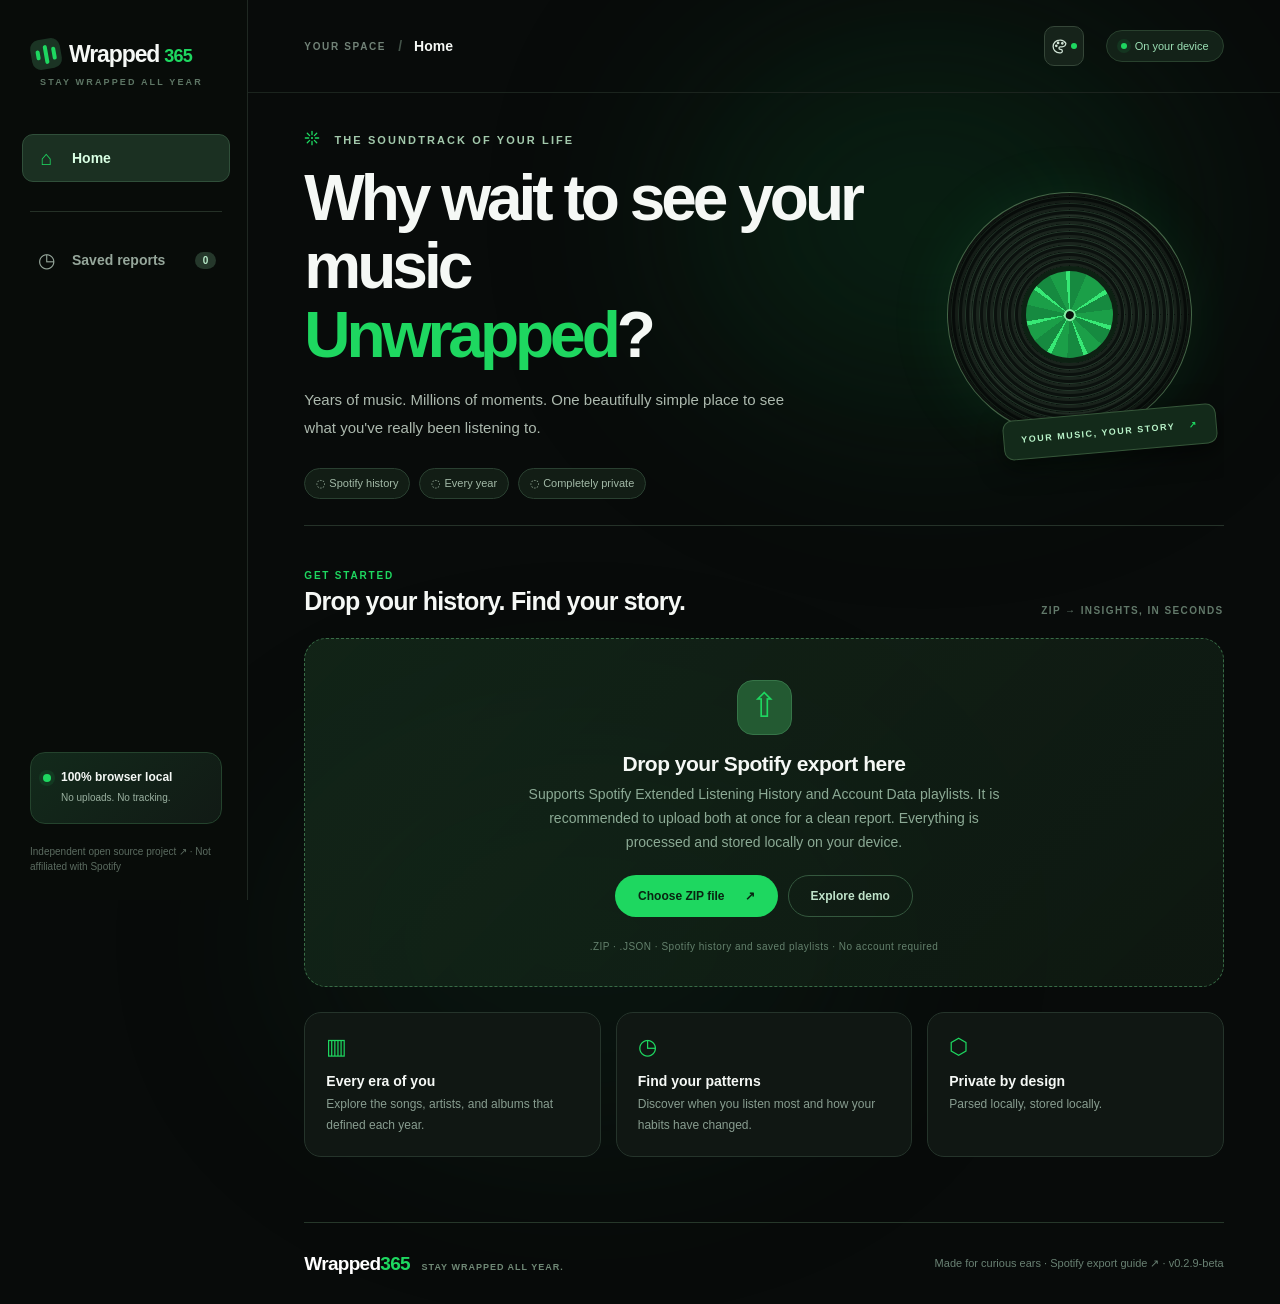
==== commit bc0fe3a9: "more accurate iOS detection in Soundcheck, cache busting to fix stale JS in Safari" ====
--- a/index.html
+++ b/index.html
@@ -7,7 +7,7 @@
   <meta name="description" content="Private, in-browser Spotify listening statistics from your Extended Streaming History export.">
   <title>Wrapped 365</title>
   <link rel="icon" href="./favicon.svg" type="image/svg+xml">
-  <link rel="stylesheet" href="./styles.css">
+  <link rel="stylesheet" href="./styles.css?v=20261023-soundcheck-fix3">
 </head>
 <body>
 <div class="glow glow-a" aria-hidden="true"></div><div class="glow glow-b" aria-hidden="true"></div>
@@ -177,6 +177,6 @@
  <dialog id="soundcheck-export-dialog" aria-labelledby="soundcheck-export-title"><div class="dialog-body"><button type="button" class="dialog-close" id="soundcheck-export-cancel" aria-label="Cancel download">×</button><div class="kicker">PRIVATE DEBUG EXPORT</div><h2 id="soundcheck-export-title">Download Soundcheck report?</h2><p>Here's exactly what the JSON report includes and excludes. This checklist is the same privacy information used to generate the downloaded file.</p><div class="sc-export-checklist" aria-label="Debug report privacy checklist"><section><h3>Included in the report</h3><ul id="soundcheck-export-includes" class="sc-export-list"></ul></section><section><h3>Not included</h3><ul id="soundcheck-export-excludes" class="sc-export-list"></ul></section></div><p class="sc-export-caution">Aggregated data can still be sensitive. Please review the JSON before sharing it.</p><p><strong>Nothing is uploaded.</strong> The file is created and downloaded entirely in your browser, and only leaves your device if you choose to share it. You should only share it if required.</p><div class="sc-dialog-actions"><button id="soundcheck-export-confirm" type="button" class="btn btn-primary">Download JSON</button><button id="soundcheck-export-back" type="button" class="btn btn-outline">Cancel</button></div></div></dialog>
  <dialog id="method-dialog"><div class="dialog-body"><button id="close-dialog" class="dialog-close" aria-label="Close">×</button><div class="kicker">ABOUT THE NUMBERS</div><h2>How Wrapped 365 counts a play</h2><p>Wrapped 365 reads the music events from your Spotify Extended Streaming History archive. Only tracks played for <strong>at least 30 seconds</strong> contribute to the play counts and rankings. Listening duration is the actual <code>ms_played</code> reported by Spotify, not the full song length.</p><p>Tracks with the same primary artist and title are grouped across releases. When a source provides multiple credited artists, each receives artist level play credit and all names appear in track listings. The standard Spotify Extended Streaming History frequently provides only one album artist, so the app cannot reliably reconstruct missing credits. Album statistics use the album name and primary artist.</p><p>Podcasts, video plays, and records missing music metadata are excluded. Explicit skips and shuffle/offline statistics include valid music events even if they lasted under 30 seconds.</p><p>When Spotify supplies only one artist, Wrapped 365 can infer featured artists from explicit credits in track titles or artist names (such as <code>(feat. Artist)</code>); inferred credits are best effort, not verified metadata.</p><p>All dates are grouped by UTC because Spotify records playback end times in UTC. Wrapped 365 discards usernames, IP addresses, user agents, and other unrelated information without saving them.</p><p><strong>These figures aren't guaranteed to match Spotify Wrapped</strong>, which applies its own eligibility rules and reporting windows.</p><button id="method-ok" class="btn btn-primary">Sounds good</button></div></dialog>
 <script src="./jszip.min.js" defer></script>
-<script src="./app.js" defer></script>
+<script src="./app.js?v=20261023-soundcheck-fix3" defer></script>
 </body>
 </html>
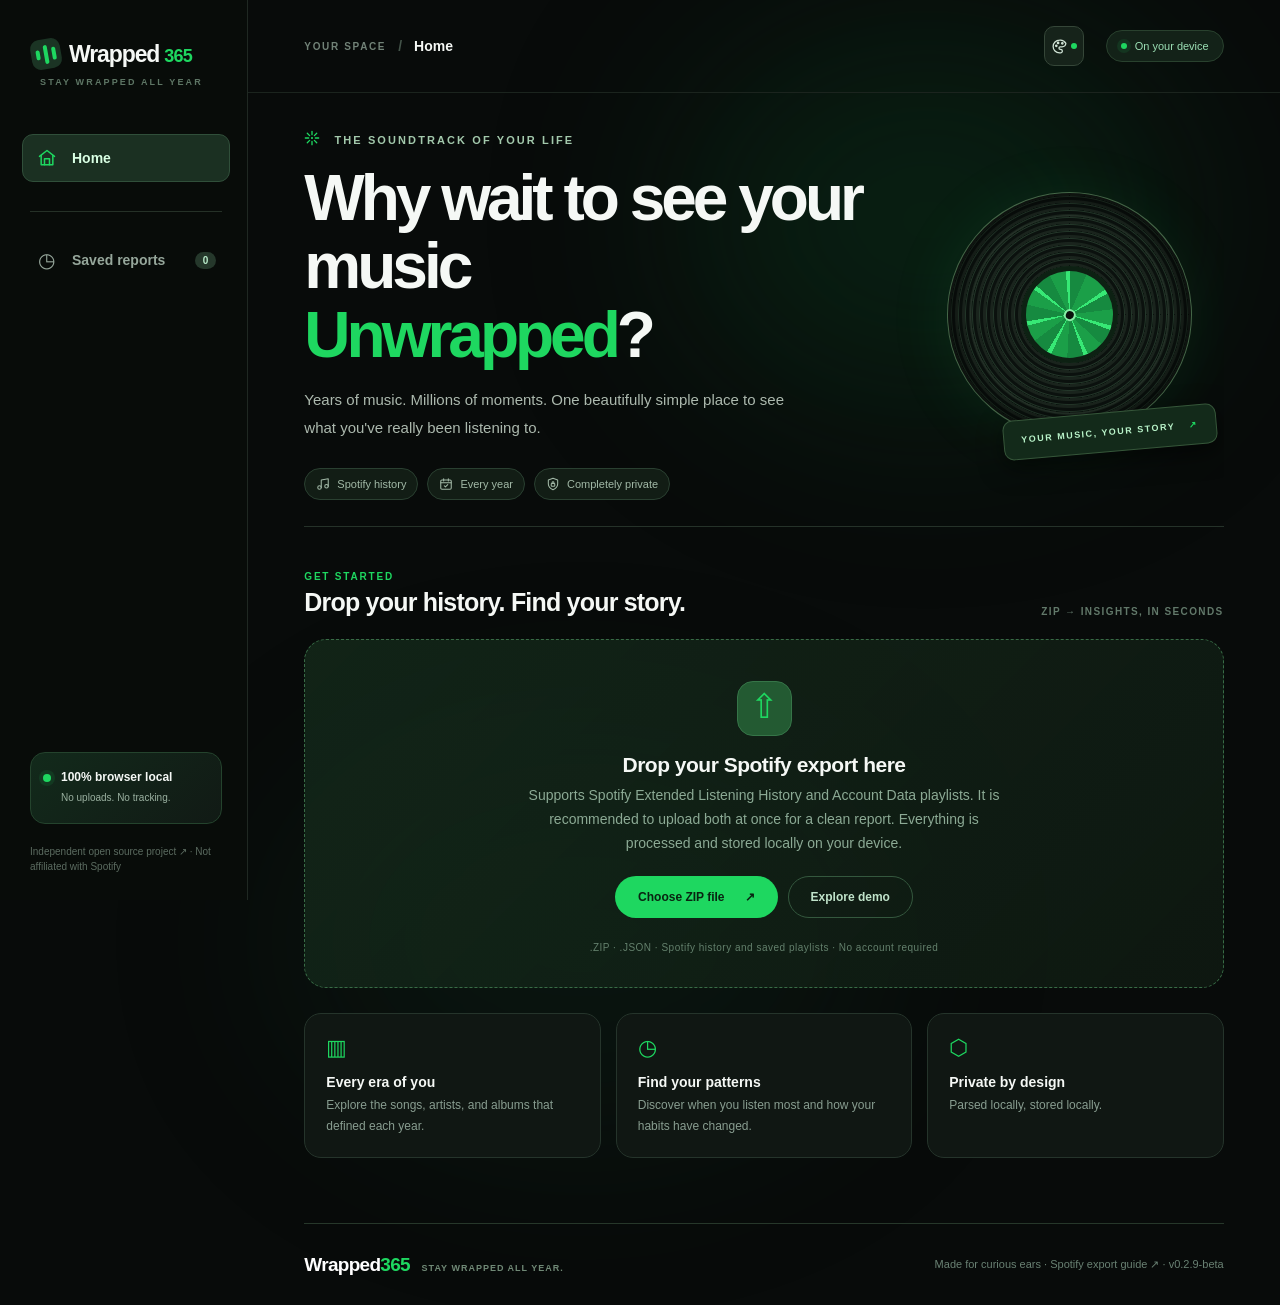
==== commit eaf6a781: "add/update some SVGs, make vertical navbar scrollable" ====
--- a/index.html
+++ b/index.html
@@ -7,7 +7,7 @@
   <meta name="description" content="Private, in-browser Spotify listening statistics from your Extended Streaming History export.">
   <title>Wrapped 365</title>
   <link rel="icon" href="./favicon.svg" type="image/svg+xml">
-  <link rel="stylesheet" href="./styles.css?v=20261023-soundcheck-fix3">
+  <link rel="stylesheet" href="./styles.css">
 </head>
 <body>
 <div class="glow glow-a" aria-hidden="true"></div><div class="glow glow-b" aria-hidden="true"></div>
@@ -22,7 +22,7 @@
     <a class="brand" href="#home" aria-label="Wrapped 365 home"><span class="brand-mark"><span></span><span></span><span></span></span><span class="brand-name">Wrapped<span class="brand-dot">365</span></span></a>
     <div class="side-caption">STAY WRAPPED ALL YEAR</div>
     <nav class="navigation" aria-label="Main navigation">
-      <button class="nav-link active" data-nav="home"><span class="icon">⌂</span><span>Home</span></button>
+      <button class="nav-link active" data-nav="home"><span class="icon icon-svg"><svg viewBox="0 0 24 24" fill="none" stroke="currentColor" stroke-width="1.8" stroke-linecap="round" stroke-linejoin="round" aria-hidden="true"><path d="m3 10 9-7 9 7"/><path d="M5 9v11h14V9"/><path d="M9 20v-7h6v7"/></svg></span><span>Home</span></button>
       <button class="nav-link report-only" data-nav="overview"><span class="icon icon-svg"><svg viewBox="0 0 24 24" fill="none" stroke="currentColor" stroke-width="1.8" stroke-linecap="round" stroke-linejoin="round" aria-hidden="true"><path d="M3 3v18h18"/><path d="m7 15 4-5 4 3 5-7"/></svg></span><span>Overview</span></button>
       <button class="nav-link report-only" data-nav="tracks"><span class="icon">♫</span><span>Tracks</span></button>
       <button class="nav-link report-only" data-nav="artists"><span class="icon icon-svg"><svg viewBox="0 0 24 24" fill="none" stroke="currentColor" stroke-width="1.8" stroke-linecap="round" stroke-linejoin="round" aria-hidden="true"><circle cx="12" cy="8" r="4"/><path d="M4 21a8 8 0 0 1 16 0"/></svg></span><span>Artists</span></button>
@@ -93,7 +93,7 @@
             <div class="eyebrow"><span class="spark" aria-hidden="true"><svg width="16" height="16" viewBox="0 0 24 24" fill="none" stroke="currentColor" stroke-width="2" stroke-linecap="round" aria-hidden="true" style="vertical-align:-2px"><path d="M12 2v5m0 10v5M2 12h5m10 0h5M4.93 4.93l3.54 3.54m7.06 7.06 3.54 3.54m0-14.14-3.54 3.54m-7.06 7.06-3.54 3.54"/><circle cx="12" cy="12" r="1.6" fill="currentColor" stroke="none"/></svg></span> THE SOUNDTRACK OF YOUR LIFE</div>
             <h1>Why wait to see your music<br><em>Unwrapped</em>?</h1>
             <p>Years of music. Millions of moments. One beautifully simple place to see what you've really been listening to.</p>
-            <div class="hero-chips"><span>◌ Spotify history</span><span>◌ Every year</span><span>◌ Completely private</span></div>
+            <div class="hero-chips"><span><svg viewBox="0 0 24 24" fill="none" stroke="currentColor" stroke-width="1.8" stroke-linecap="round" stroke-linejoin="round" aria-hidden="true"><path d="M9 18V5l12-2v13"/><circle cx="6" cy="18" r="3"/><circle cx="18" cy="16" r="3"/></svg>Spotify history</span><span><svg viewBox="0 0 24 24" fill="none" stroke="currentColor" stroke-width="1.8" stroke-linecap="round" stroke-linejoin="round" aria-hidden="true"><rect x="3" y="5" width="18" height="16" rx="2"/><path d="M16 3v4M8 3v4M3 10h18"/><path d="m9 15 2 2 4-4"/></svg>Every year</span><span><svg viewBox="0 0 24 24" fill="none" stroke="currentColor" stroke-width="1.8" stroke-linecap="round" stroke-linejoin="round" aria-hidden="true"><path d="M12 22s8-4 8-10V5l-8-3-8 3v7c0 6 8 10 8 10Z"/><rect x="9" y="11" width="6" height="5" rx="1"/><path d="M10.5 11V9.5a1.5 1.5 0 0 1 3 0V11"/></svg>Completely private</span></div>
           </div>
           <div class="hero-vinyl" aria-hidden="true"><div class="vinyl-disc"><div class="vinyl-centre"><div class="vinyl-hole"></div></div></div><div class="vinyl-tag">YOUR MUSIC, YOUR STORY <span>↗</span></div></div>
         </div>
@@ -177,6 +177,6 @@
  <dialog id="soundcheck-export-dialog" aria-labelledby="soundcheck-export-title"><div class="dialog-body"><button type="button" class="dialog-close" id="soundcheck-export-cancel" aria-label="Cancel download">×</button><div class="kicker">PRIVATE DEBUG EXPORT</div><h2 id="soundcheck-export-title">Download Soundcheck report?</h2><p>Here's exactly what the JSON report includes and excludes. This checklist is the same privacy information used to generate the downloaded file.</p><div class="sc-export-checklist" aria-label="Debug report privacy checklist"><section><h3>Included in the report</h3><ul id="soundcheck-export-includes" class="sc-export-list"></ul></section><section><h3>Not included</h3><ul id="soundcheck-export-excludes" class="sc-export-list"></ul></section></div><p class="sc-export-caution">Aggregated data can still be sensitive. Please review the JSON before sharing it.</p><p><strong>Nothing is uploaded.</strong> The file is created and downloaded entirely in your browser, and only leaves your device if you choose to share it. You should only share it if required.</p><div class="sc-dialog-actions"><button id="soundcheck-export-confirm" type="button" class="btn btn-primary">Download JSON</button><button id="soundcheck-export-back" type="button" class="btn btn-outline">Cancel</button></div></div></dialog>
  <dialog id="method-dialog"><div class="dialog-body"><button id="close-dialog" class="dialog-close" aria-label="Close">×</button><div class="kicker">ABOUT THE NUMBERS</div><h2>How Wrapped 365 counts a play</h2><p>Wrapped 365 reads the music events from your Spotify Extended Streaming History archive. Only tracks played for <strong>at least 30 seconds</strong> contribute to the play counts and rankings. Listening duration is the actual <code>ms_played</code> reported by Spotify, not the full song length.</p><p>Tracks with the same primary artist and title are grouped across releases. When a source provides multiple credited artists, each receives artist level play credit and all names appear in track listings. The standard Spotify Extended Streaming History frequently provides only one album artist, so the app cannot reliably reconstruct missing credits. Album statistics use the album name and primary artist.</p><p>Podcasts, video plays, and records missing music metadata are excluded. Explicit skips and shuffle/offline statistics include valid music events even if they lasted under 30 seconds.</p><p>When Spotify supplies only one artist, Wrapped 365 can infer featured artists from explicit credits in track titles or artist names (such as <code>(feat. Artist)</code>); inferred credits are best effort, not verified metadata.</p><p>All dates are grouped by UTC because Spotify records playback end times in UTC. Wrapped 365 discards usernames, IP addresses, user agents, and other unrelated information without saving them.</p><p><strong>These figures aren't guaranteed to match Spotify Wrapped</strong>, which applies its own eligibility rules and reporting windows.</p><button id="method-ok" class="btn btn-primary">Sounds good</button></div></dialog>
 <script src="./jszip.min.js" defer></script>
-<script src="./app.js?v=20261023-soundcheck-fix3" defer></script>
+<script src="./app.js" defer></script>
 </body>
 </html>
--- a/styles.css
+++ b/styles.css
@@ -333,3 +333,24 @@
 .sc-import-trends>.sc-footnote{margin-top:12px}
 @media(max-width:1050px){.sc-import-trend-grid{grid-template-columns:1fr}}
 @media(max-width:700px){.sc-coverage-rows{grid-template-columns:1fr}.sc-import-trend{padding:17px}.sc-import-trend .sc-trend-bars{gap:3px}}
+
+
+/* Home hero chips: matching inline SVGs instead of character glyphs. */
+.hero-chips > span{display:inline-flex;align-items:center;gap:7px}
+.hero-chips svg{display:block;width:14px;height:14px;flex:none}
+
+/* Keep the vertical navigation scrollable on tablets, foldables, and short desktop viewports.
+   The phone layout (700px and below) retains its existing horizontal navigation scrolling. */
+@media(min-width:701px){
+  .sidebar .navigation{
+    min-height:0;
+    overflow-x:hidden;
+    overflow-y:auto;
+    overscroll-behavior-y:contain;
+    -webkit-overflow-scrolling:touch;
+    scrollbar-width:thin;
+    scrollbar-color:var(--accent-border) transparent;
+    padding-bottom:10px;
+  }
+  .sidebar .navigation .nav-link{flex-shrink:0}
+}
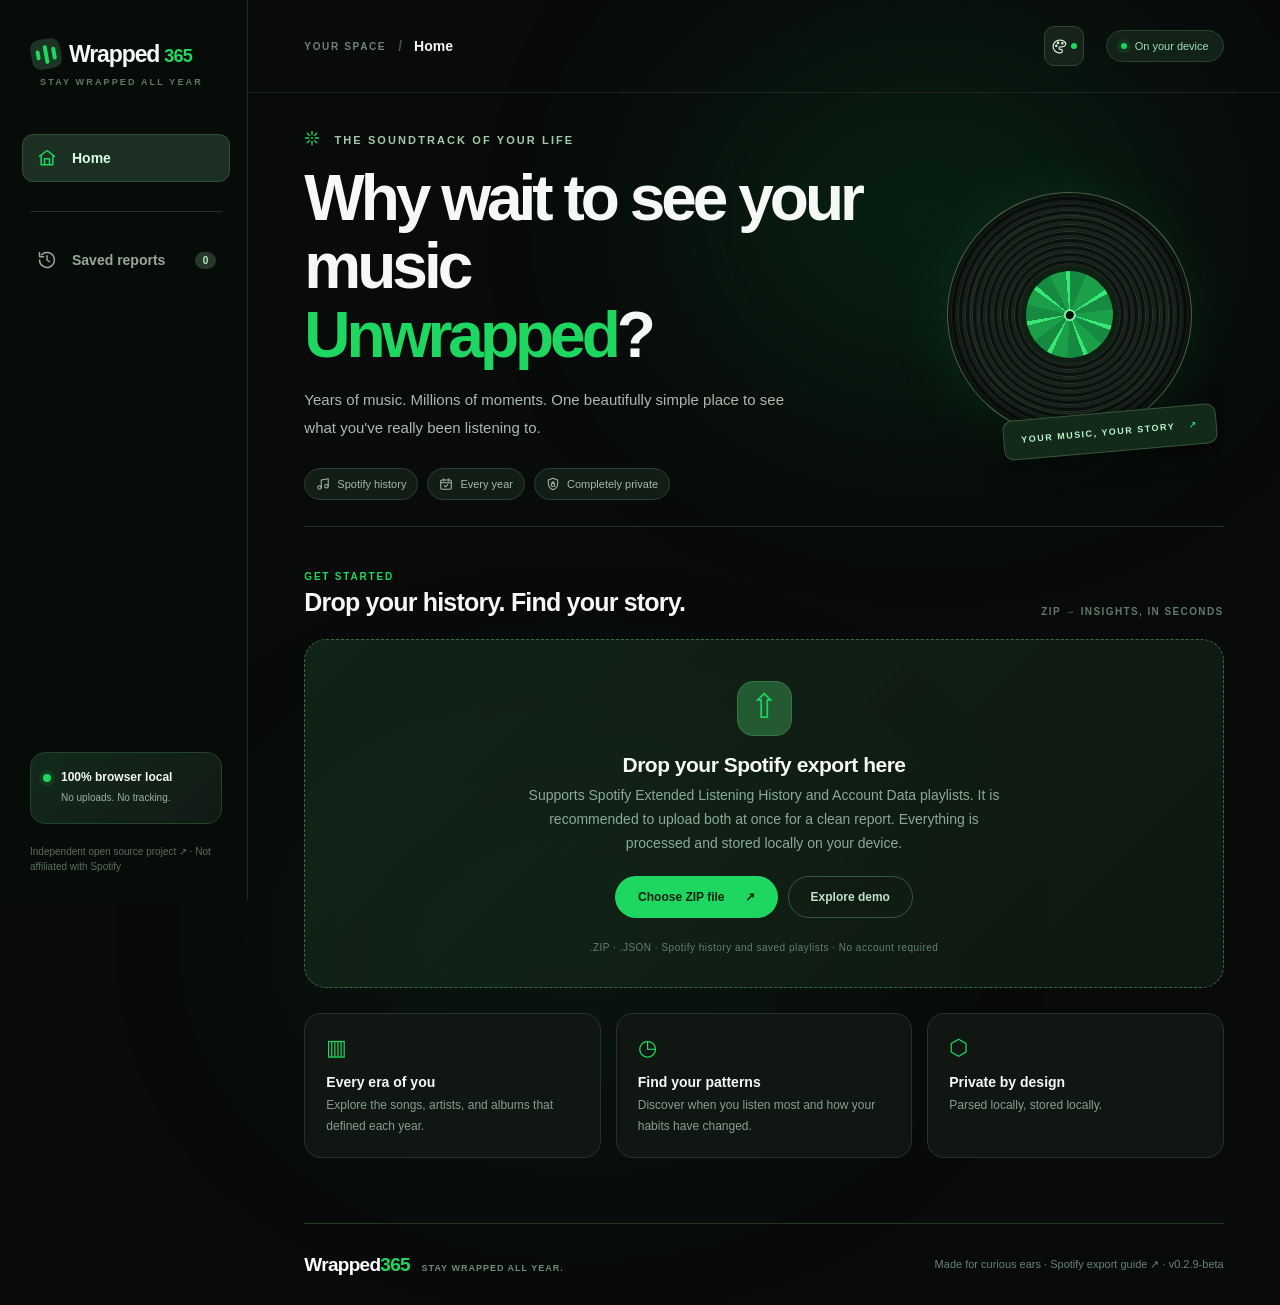
==== commit 780060d6: "fix vertical navbar spacing, update saved reports icon to SVG" ====
--- a/index.html
+++ b/index.html
@@ -33,7 +33,7 @@
        <button class="nav-link report-only" data-nav="patterns"><span class="icon icon-svg"><svg viewBox="0 0 24 24" fill="none" stroke="currentColor" stroke-width="1.8" stroke-linecap="round" stroke-linejoin="round" aria-hidden="true"><path d="M2 12h4l3-7 5 14 3-7h5"/></svg></span><span>Listening patterns</span></button>
       <div class="nav-separator"></div>
       <button id="soundcheck-nav" class="nav-link hidden" data-nav="soundcheck" type="button"><span class="icon icon-svg"><svg viewBox="0 0 24 24" fill="none" stroke="currentColor" stroke-width="1.8" stroke-linecap="round" stroke-linejoin="round" aria-hidden="true"><path d="M2 12h4l3-7 5 14 3-7h5"/><circle cx="12" cy="12" r="10" stroke-dasharray="2 4" opacity=".45"/></svg></span><span>Soundcheck</span></button>
-      <button class="nav-link" data-nav="history"><span class="icon">◷</span><span>Saved reports</span><span id="history-badge" class="nav-count">0</span></button>
+      <button class="nav-link" data-nav="history"><span class="icon icon-svg"><svg viewBox="0 0 24 24" fill="none" stroke="currentColor" stroke-width="1.8" stroke-linecap="round" stroke-linejoin="round" aria-hidden="true"><path d="M3 12a9 9 0 1 0 2.6-6.4"/><path d="M3 3v5h5"/><path d="M12 7v5l3 2"/></svg></span><span>Saved reports</span><span id="history-badge" class="nav-count">0</span></button>
     </nav>
     <div class="sidebar-bottom">
       <div class="privacy-mini"><span class="privacy-dot"></span><span>100% browser local<br><small>No uploads. No tracking.</small></span></div>
--- a/styles.css
+++ b/styles.css
@@ -343,6 +343,7 @@
    The phone layout (700px and below) retains its existing horizontal navigation scrolling. */
 @media(min-width:701px){
   .sidebar .navigation{
+    flex:1 1 auto;
     min-height:0;
     overflow-x:hidden;
     overflow-y:auto;
@@ -350,7 +351,18 @@
     -webkit-overflow-scrolling:touch;
     scrollbar-width:thin;
     scrollbar-color:var(--accent-border) transparent;
-    padding-bottom:10px;
+    touch-action:pan-y;
+    padding-bottom:20px;
   }
   .sidebar .navigation .nav-link{flex-shrink:0}
 }
+
+/* Compact the icon-only tablet sidebar without pinning any menu item.
+   Future sections remain in normal order and can scroll into view. */
+@media(min-width:701px) and (max-width:900px){
+  .sidebar{padding-top:18px;padding-bottom:14px}
+  .sidebar .navigation{margin-top:18px;gap:3px}
+  .sidebar .navigation .nav-link{padding:11px 8px;min-height:44px}
+  .sidebar .navigation .nav-link .icon{font-size:21px}
+  .sidebar .navigation .nav-separator{margin:11px 4px}
+}
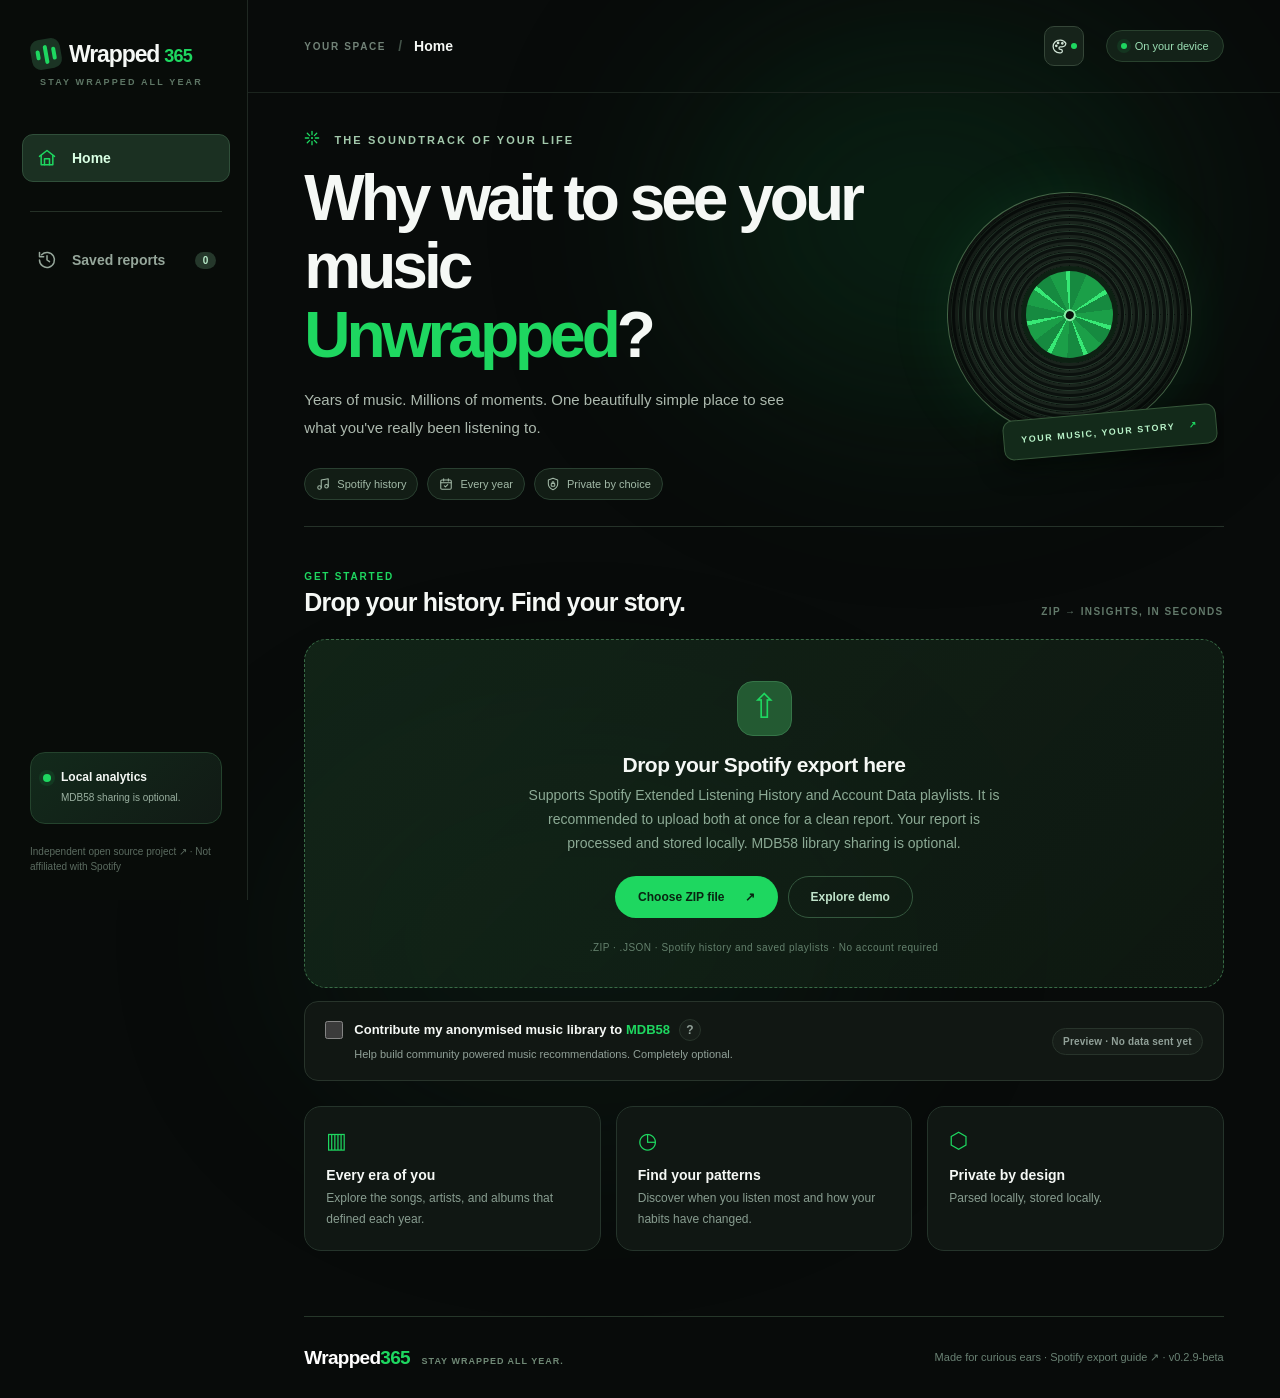
==== commit 11afa13a: "MDB58: Phase 0. Just adding it to the UI." ====
--- a/index.html
+++ b/index.html
@@ -36,7 +36,7 @@
       <button class="nav-link" data-nav="history"><span class="icon icon-svg"><svg viewBox="0 0 24 24" fill="none" stroke="currentColor" stroke-width="1.8" stroke-linecap="round" stroke-linejoin="round" aria-hidden="true"><path d="M3 12a9 9 0 1 0 2.6-6.4"/><path d="M3 3v5h5"/><path d="M12 7v5l3 2"/></svg></span><span>Saved reports</span><span id="history-badge" class="nav-count">0</span></button>
     </nav>
     <div class="sidebar-bottom">
-      <div class="privacy-mini"><span class="privacy-dot"></span><span>100% browser local<br><small>No uploads. No tracking.</small></span></div>
+      <div class="privacy-mini"><span class="privacy-dot"></span><span>Local analytics<br><small>MDB58 sharing is optional.</small></span></div>
       <div class="sidebar-foot">
       <a href="https://github.com/j25519/wrapped365" target="_blank" rel="noopener noreferrer">Independent open source project ↗</a>
       · Not affiliated with Spotify
@@ -80,7 +80,7 @@
               <button type="button" class="theme-option" data-theme-choice="pink" aria-pressed="false"><span class="theme-swatch" style="--swatch:#f472b6"></span>Pink</button>
               <button type="button" class="theme-option" data-theme-choice="gold" aria-pressed="false"><span class="theme-swatch" style="--swatch:#eabf53"></span>Gold</button>
             </div>
-            <div class="mobile-actions-note"><span class="live-dot"></span> All processing stays on your device</div>
+            <div class="mobile-actions-note"><span class="live-dot"></span> Local processing · Optional MDB58 sharing</div>
           </div>
         </div>
       </div>
@@ -93,14 +93,14 @@
             <div class="eyebrow"><span class="spark" aria-hidden="true"><svg width="16" height="16" viewBox="0 0 24 24" fill="none" stroke="currentColor" stroke-width="2" stroke-linecap="round" aria-hidden="true" style="vertical-align:-2px"><path d="M12 2v5m0 10v5M2 12h5m10 0h5M4.93 4.93l3.54 3.54m7.06 7.06 3.54 3.54m0-14.14-3.54 3.54m-7.06 7.06-3.54 3.54"/><circle cx="12" cy="12" r="1.6" fill="currentColor" stroke="none"/></svg></span> THE SOUNDTRACK OF YOUR LIFE</div>
             <h1>Why wait to see your music<br><em>Unwrapped</em>?</h1>
             <p>Years of music. Millions of moments. One beautifully simple place to see what you've really been listening to.</p>
-            <div class="hero-chips"><span><svg viewBox="0 0 24 24" fill="none" stroke="currentColor" stroke-width="1.8" stroke-linecap="round" stroke-linejoin="round" aria-hidden="true"><path d="M9 18V5l12-2v13"/><circle cx="6" cy="18" r="3"/><circle cx="18" cy="16" r="3"/></svg>Spotify history</span><span><svg viewBox="0 0 24 24" fill="none" stroke="currentColor" stroke-width="1.8" stroke-linecap="round" stroke-linejoin="round" aria-hidden="true"><rect x="3" y="5" width="18" height="16" rx="2"/><path d="M16 3v4M8 3v4M3 10h18"/><path d="m9 15 2 2 4-4"/></svg>Every year</span><span><svg viewBox="0 0 24 24" fill="none" stroke="currentColor" stroke-width="1.8" stroke-linecap="round" stroke-linejoin="round" aria-hidden="true"><path d="M12 22s8-4 8-10V5l-8-3-8 3v7c0 6 8 10 8 10Z"/><rect x="9" y="11" width="6" height="5" rx="1"/><path d="M10.5 11V9.5a1.5 1.5 0 0 1 3 0V11"/></svg>Completely private</span></div>
+            <div class="hero-chips"><span><svg viewBox="0 0 24 24" fill="none" stroke="currentColor" stroke-width="1.8" stroke-linecap="round" stroke-linejoin="round" aria-hidden="true"><path d="M9 18V5l12-2v13"/><circle cx="6" cy="18" r="3"/><circle cx="18" cy="16" r="3"/></svg>Spotify history</span><span><svg viewBox="0 0 24 24" fill="none" stroke="currentColor" stroke-width="1.8" stroke-linecap="round" stroke-linejoin="round" aria-hidden="true"><rect x="3" y="5" width="18" height="16" rx="2"/><path d="M16 3v4M8 3v4M3 10h18"/><path d="m9 15 2 2 4-4"/></svg>Every year</span><span><svg viewBox="0 0 24 24" fill="none" stroke="currentColor" stroke-width="1.8" stroke-linecap="round" stroke-linejoin="round" aria-hidden="true"><path d="M12 22s8-4 8-10V5l-8-3-8 3v7c0 6 8 10 8 10Z"/><rect x="9" y="11" width="6" height="5" rx="1"/><path d="M10.5 11V9.5a1.5 1.5 0 0 1 3 0V11"/></svg>Private by choice</span></div>
           </div>
           <div class="hero-vinyl" aria-hidden="true"><div class="vinyl-disc"><div class="vinyl-centre"><div class="vinyl-hole"></div></div></div><div class="vinyl-tag">YOUR MUSIC, YOUR STORY <span>↗</span></div></div>
         </div>
         <div class="section-heading landing-heading"><div><div class="kicker">GET STARTED</div><h2>Drop your history. Find your story.</h2></div><span class="heading-note">ZIP → INSIGHTS, IN SECONDS</span></div>
-        <div id="dropzone" class="dropzone" tabindex="0" role="button" aria-label="Upload your Spotify data ZIP"><div class="upload-icon">⇧</div><h3>Drop your Spotify export here</h3><p>Supports Spotify Extended Listening History and Account Data playlists. It is recommended to upload both at once for a clean report. Everything is processed and stored locally on your device.</p><div class="upload-actions"><button id="browse-button" class="btn btn-primary">Choose ZIP file <span>↗</span></button><button id="demo-button" class="btn btn-outline">Explore demo</button></div><div class="drop-caption">.ZIP · .JSON · Spotify history and saved playlists · No account required</div></div>
+        <div id="dropzone" class="dropzone" tabindex="0" role="button" aria-label="Upload your Spotify data ZIP"><div class="upload-icon">⇧</div><h3>Drop your Spotify export here</h3><p>Supports Spotify Extended Listening History and Account Data playlists. It is recommended to upload both at once for a clean report. Your report is processed and stored locally. MDB58 library sharing is optional.</p><div class="upload-actions"><button id="browse-button" class="btn btn-primary">Choose ZIP file <span>↗</span></button><button id="demo-button" class="btn btn-outline">Explore demo</button></div><div class="drop-caption">.ZIP · .JSON · Spotify history and saved playlists · No account required</div></div>
         <input type="file" id="file-input" accept=".zip,.json,application/zip,application/json" hidden>
-        <div id="import-status" class="import-status hidden" role="status" aria-live="polite"><div class="spinner"></div><div class="import-status-body"><strong id="import-status-title">Reading your archive…</strong><span id="import-status-detail">Your data never leaves this device.</span><div class="progress-rail"><div id="progress-fill" class="progress-fill"></div></div></div></div>
+        <div id="import-status" class="import-status hidden" role="status" aria-live="polite"><div class="spinner"></div><div class="import-status-body"><strong id="import-status-title">Reading your archive…</strong><span id="import-status-detail">Your report is being processed locally.</span><div class="progress-rail"><div id="progress-fill" class="progress-fill"></div></div></div></div>
         <div id="error-box" class="error-box hidden" role="alert"></div>
         <div class="feature-grid"><article><span class="feature-icon">▥</span><h3>Every era of you</h3><p>Explore the songs, artists, and albums that defined each year.</p></article><article><span class="feature-icon">◷</span><h3>Find your patterns</h3><p>Discover when you listen most and how your habits have changed.</p></article><article><span class="feature-icon">⬡</span><h3>Private by design</h3><p>Parsed locally, stored locally.</p></article></div>
       </section>
@@ -177,6 +177,7 @@
  <dialog id="soundcheck-export-dialog" aria-labelledby="soundcheck-export-title"><div class="dialog-body"><button type="button" class="dialog-close" id="soundcheck-export-cancel" aria-label="Cancel download">×</button><div class="kicker">PRIVATE DEBUG EXPORT</div><h2 id="soundcheck-export-title">Download Soundcheck report?</h2><p>Here's exactly what the JSON report includes and excludes. This checklist is the same privacy information used to generate the downloaded file.</p><div class="sc-export-checklist" aria-label="Debug report privacy checklist"><section><h3>Included in the report</h3><ul id="soundcheck-export-includes" class="sc-export-list"></ul></section><section><h3>Not included</h3><ul id="soundcheck-export-excludes" class="sc-export-list"></ul></section></div><p class="sc-export-caution">Aggregated data can still be sensitive. Please review the JSON before sharing it.</p><p><strong>Nothing is uploaded.</strong> The file is created and downloaded entirely in your browser, and only leaves your device if you choose to share it. You should only share it if required.</p><div class="sc-dialog-actions"><button id="soundcheck-export-confirm" type="button" class="btn btn-primary">Download JSON</button><button id="soundcheck-export-back" type="button" class="btn btn-outline">Cancel</button></div></div></dialog>
  <dialog id="method-dialog"><div class="dialog-body"><button id="close-dialog" class="dialog-close" aria-label="Close">×</button><div class="kicker">ABOUT THE NUMBERS</div><h2>How Wrapped 365 counts a play</h2><p>Wrapped 365 reads the music events from your Spotify Extended Streaming History archive. Only tracks played for <strong>at least 30 seconds</strong> contribute to the play counts and rankings. Listening duration is the actual <code>ms_played</code> reported by Spotify, not the full song length.</p><p>Tracks with the same primary artist and title are grouped across releases. When a source provides multiple credited artists, each receives artist level play credit and all names appear in track listings. The standard Spotify Extended Streaming History frequently provides only one album artist, so the app cannot reliably reconstruct missing credits. Album statistics use the album name and primary artist.</p><p>Podcasts, video plays, and records missing music metadata are excluded. Explicit skips and shuffle/offline statistics include valid music events even if they lasted under 30 seconds.</p><p>When Spotify supplies only one artist, Wrapped 365 can infer featured artists from explicit credits in track titles or artist names (such as <code>(feat. Artist)</code>); inferred credits are best effort, not verified metadata.</p><p>All dates are grouped by UTC because Spotify records playback end times in UTC. Wrapped 365 discards usernames, IP addresses, user agents, and other unrelated information without saving them.</p><p><strong>These figures aren't guaranteed to match Spotify Wrapped</strong>, which applies its own eligibility rules and reporting windows.</p><button id="method-ok" class="btn btn-primary">Sounds good</button></div></dialog>
 <script src="./jszip.min.js" defer></script>
+<script src="./MDB58.js?v=20261024" defer></script>
 <script src="./app.js" defer></script>
 </body>
 </html>
--- a/styles.css
+++ b/styles.css
@@ -366,3 +366,93 @@
   .sidebar .navigation .nav-link .icon{font-size:21px}
   .sidebar .navigation .nav-separator{margin:11px 4px}
 }
+
+/* MDB58 consent interface — intentionally isolated from Wrapped 365 styles.css. */
+.mdb58-optin {
+  display: flex;
+  align-items: center;
+  justify-content: space-between;
+  gap: 14px 24px;
+  flex-wrap: wrap;
+  margin: 13px 0 22px;
+  padding: 17px 20px;
+  background: var(--surface, #111713);
+  border: 1px solid var(--line, #28342b);
+  border-radius: 14px;
+}
+.mdb58-optin-main { flex: 1 1 290px; min-width: 0; }
+.mdb58-check-row { display: flex; align-items: center; gap: 9px; }
+.mdb58-label {
+  display: inline-flex;
+  align-items: center;
+  gap: 11px;
+  min-width: 0;
+  cursor: pointer;
+  color: var(--text, #f5f8f5);
+  font-size: 13px;
+  font-weight: 620;
+  line-height: 1.55;
+}
+.mdb58-label strong { color: var(--accent, #1ed760); font-weight: 800; }
+.mdb58-label input {
+  flex: none;
+  width: 18px;
+  height: 18px;
+  margin: 0;
+  accent-color: var(--accent, #1ed760);
+  cursor: pointer;
+}
+.mdb58-help {
+  display: inline-grid;
+  flex: none;
+  place-items: center;
+  width: 22px;
+  height: 22px;
+  padding: 0;
+  border: 1px solid var(--line, #28342b);
+  border-radius: 50%;
+  background: var(--surface2, #171e19);
+  color: var(--muted, #91a098);
+  font-size: 12px;
+  font-weight: 800;
+  cursor: pointer;
+}
+.mdb58-help:hover, .mdb58-help:focus-visible {
+  border-color: var(--accent, #1ed760);
+  color: var(--accent, #1ed760);
+}
+.mdb58-label input:focus-visible, .mdb58-help:focus-visible {
+  outline: 2px solid var(--accent, #1ed760);
+  outline-offset: 3px;
+}
+.mdb58-optin p {
+  margin: 5px 0 0 29px;
+  color: var(--muted, #91a098);
+  font-size: 11px;
+  line-height: 1.55;
+}
+.mdb58-preview {
+  flex: none;
+  color: var(--muted, #91a098);
+  background: var(--surface2, #171e19);
+  border: 1px solid var(--line, #28342b);
+  border-radius: 999px;
+  padding: 7px 10px;
+  font-size: 10px;
+  font-weight: 700;
+  letter-spacing: .2px;
+}
+/* Reuses the same dialog-body, kicker, dialog-close and button styles as How this works. */
+#mdb58-dialog { position: fixed; top: 50%; left: 50%; transform: translate(-50%, -50%); margin: 0; max-height: calc(100dvh - 24px); overflow-y: auto; }
+#mdb58-dialog .dialog-body { max-width: 580px; }
+#mdb58-dialog .mdb58-dialog-note {
+  margin: 15px 0 20px;
+  color: var(--muted, #91a098);
+  font-size: 12px;
+}
+@media (max-width: 600px) {
+  .mdb58-optin { padding: 15px; align-items: flex-start; gap: 12px; }
+  .mdb58-optin-main { flex-basis: 100%; }
+  .mdb58-preview { margin-left: 29px; }
+  #mdb58-dialog .dialog-body { padding: 24px 19px; }
+}
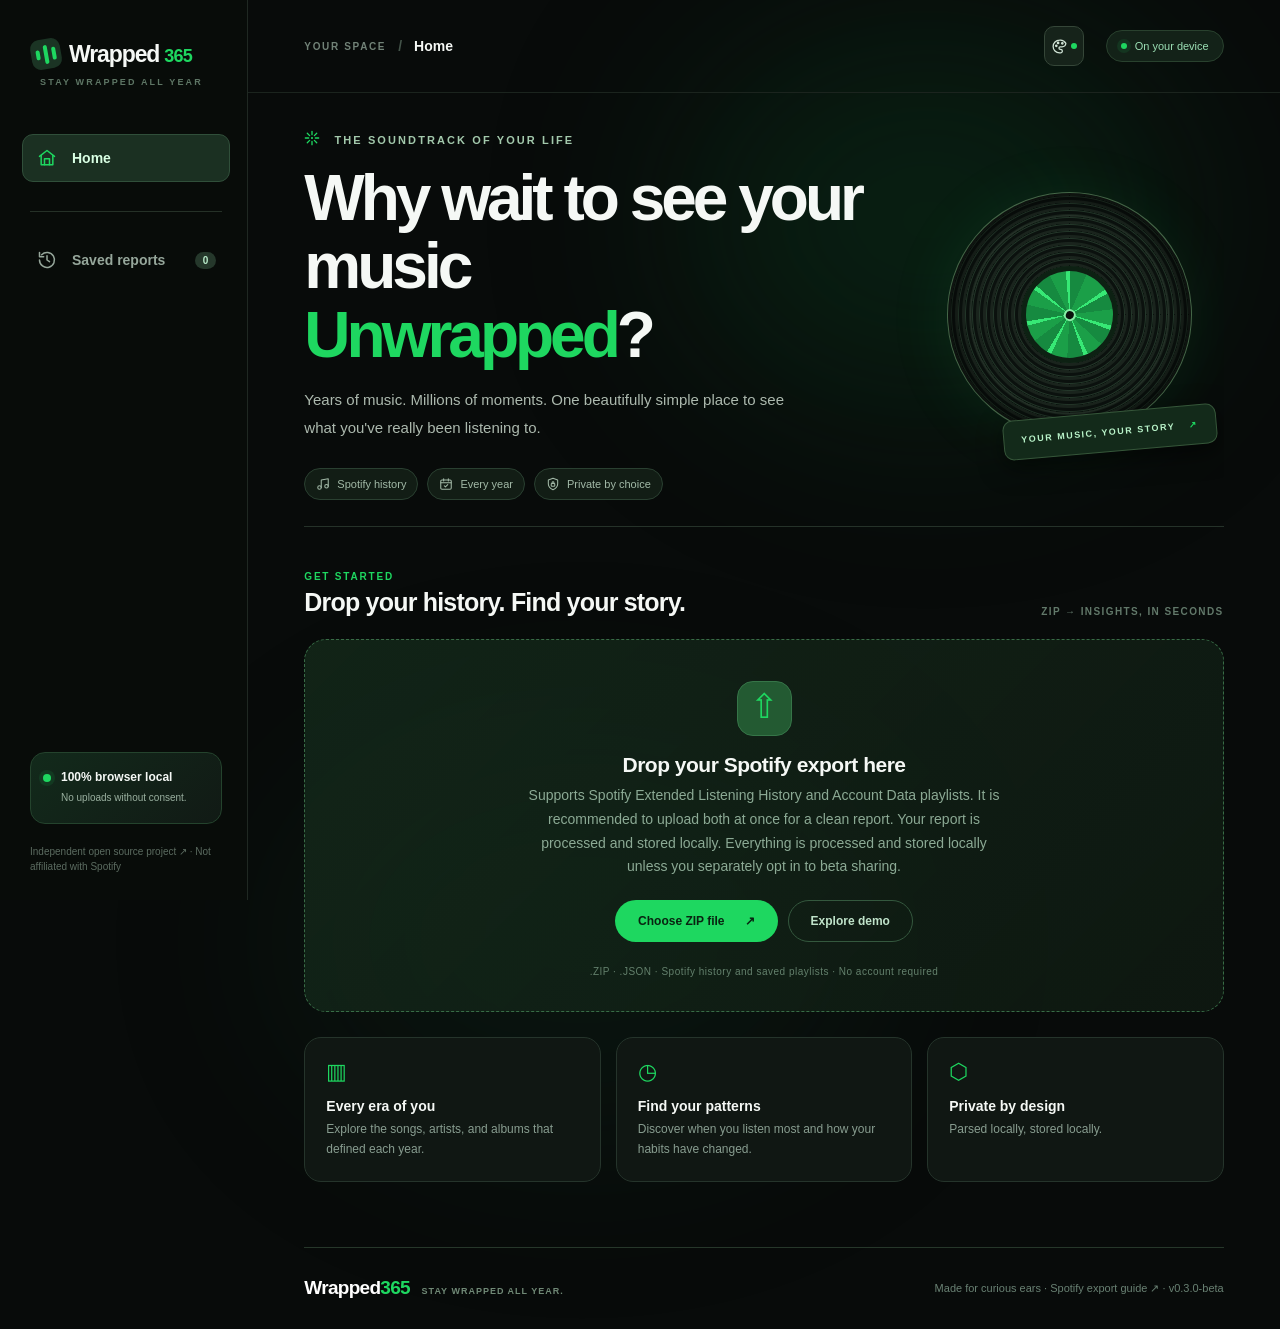
==== commit c54b11b7: "add MDB58 frontend" ====
--- a/index.html
+++ b/index.html
@@ -36,7 +36,7 @@
       <button class="nav-link" data-nav="history"><span class="icon icon-svg"><svg viewBox="0 0 24 24" fill="none" stroke="currentColor" stroke-width="1.8" stroke-linecap="round" stroke-linejoin="round" aria-hidden="true"><path d="M3 12a9 9 0 1 0 2.6-6.4"/><path d="M3 3v5h5"/><path d="M12 7v5l3 2"/></svg></span><span>Saved reports</span><span id="history-badge" class="nav-count">0</span></button>
     </nav>
     <div class="sidebar-bottom">
-      <div class="privacy-mini"><span class="privacy-dot"></span><span>Local analytics<br><small>MDB58 sharing is optional.</small></span></div>
+      <div class="privacy-mini"><span class="privacy-dot"></span><span>100% browser local<br><small>No uploads without consent.</small></span></div>
       <div class="sidebar-foot">
       <a href="https://github.com/j25519/wrapped365" target="_blank" rel="noopener noreferrer">Independent open source project ↗</a>
       · Not affiliated with Spotify
@@ -80,7 +80,7 @@
               <button type="button" class="theme-option" data-theme-choice="pink" aria-pressed="false"><span class="theme-swatch" style="--swatch:#f472b6"></span>Pink</button>
               <button type="button" class="theme-option" data-theme-choice="gold" aria-pressed="false"><span class="theme-swatch" style="--swatch:#eabf53"></span>Gold</button>
             </div>
-            <div class="mobile-actions-note"><span class="live-dot"></span> Local processing · Optional MDB58 sharing</div>
+            <div class="mobile-actions-note"><span class="live-dot"></span> All analytics processed locally</div>
           </div>
         </div>
       </div>
@@ -98,7 +98,7 @@
           <div class="hero-vinyl" aria-hidden="true"><div class="vinyl-disc"><div class="vinyl-centre"><div class="vinyl-hole"></div></div></div><div class="vinyl-tag">YOUR MUSIC, YOUR STORY <span>↗</span></div></div>
         </div>
         <div class="section-heading landing-heading"><div><div class="kicker">GET STARTED</div><h2>Drop your history. Find your story.</h2></div><span class="heading-note">ZIP → INSIGHTS, IN SECONDS</span></div>
-        <div id="dropzone" class="dropzone" tabindex="0" role="button" aria-label="Upload your Spotify data ZIP"><div class="upload-icon">⇧</div><h3>Drop your Spotify export here</h3><p>Supports Spotify Extended Listening History and Account Data playlists. It is recommended to upload both at once for a clean report. Your report is processed and stored locally. MDB58 library sharing is optional.</p><div class="upload-actions"><button id="browse-button" class="btn btn-primary">Choose ZIP file <span>↗</span></button><button id="demo-button" class="btn btn-outline">Explore demo</button></div><div class="drop-caption">.ZIP · .JSON · Spotify history and saved playlists · No account required</div></div>
+        <div id="dropzone" class="dropzone" tabindex="0" role="button" aria-label="Upload your Spotify data ZIP"><div class="upload-icon">⇧</div><h3>Drop your Spotify export here</h3><p>Supports Spotify Extended Listening History and Account Data playlists. It is recommended to upload both at once for a clean report. Your report is processed and stored locally. Everything is processed and stored locally unless you separately opt in to beta sharing.</p><div class="upload-actions"><button id="browse-button" class="btn btn-primary">Choose ZIP file <span>↗</span></button><button id="demo-button" class="btn btn-outline">Explore demo</button></div><div class="drop-caption">.ZIP · .JSON · Spotify history and saved playlists · No account required</div></div>
         <input type="file" id="file-input" accept=".zip,.json,application/zip,application/json" hidden>
         <div id="import-status" class="import-status hidden" role="status" aria-live="polite"><div class="spinner"></div><div class="import-status-body"><strong id="import-status-title">Reading your archive…</strong><span id="import-status-detail">Your report is being processed locally.</span><div class="progress-rail"><div id="progress-fill" class="progress-fill"></div></div></div></div>
         <div id="error-box" class="error-box hidden" role="alert"></div>
@@ -177,7 +177,7 @@
  <dialog id="soundcheck-export-dialog" aria-labelledby="soundcheck-export-title"><div class="dialog-body"><button type="button" class="dialog-close" id="soundcheck-export-cancel" aria-label="Cancel download">×</button><div class="kicker">PRIVATE DEBUG EXPORT</div><h2 id="soundcheck-export-title">Download Soundcheck report?</h2><p>Here's exactly what the JSON report includes and excludes. This checklist is the same privacy information used to generate the downloaded file.</p><div class="sc-export-checklist" aria-label="Debug report privacy checklist"><section><h3>Included in the report</h3><ul id="soundcheck-export-includes" class="sc-export-list"></ul></section><section><h3>Not included</h3><ul id="soundcheck-export-excludes" class="sc-export-list"></ul></section></div><p class="sc-export-caution">Aggregated data can still be sensitive. Please review the JSON before sharing it.</p><p><strong>Nothing is uploaded.</strong> The file is created and downloaded entirely in your browser, and only leaves your device if you choose to share it. You should only share it if required.</p><div class="sc-dialog-actions"><button id="soundcheck-export-confirm" type="button" class="btn btn-primary">Download JSON</button><button id="soundcheck-export-back" type="button" class="btn btn-outline">Cancel</button></div></div></dialog>
  <dialog id="method-dialog"><div class="dialog-body"><button id="close-dialog" class="dialog-close" aria-label="Close">×</button><div class="kicker">ABOUT THE NUMBERS</div><h2>How Wrapped 365 counts a play</h2><p>Wrapped 365 reads the music events from your Spotify Extended Streaming History archive. Only tracks played for <strong>at least 30 seconds</strong> contribute to the play counts and rankings. Listening duration is the actual <code>ms_played</code> reported by Spotify, not the full song length.</p><p>Tracks with the same primary artist and title are grouped across releases. When a source provides multiple credited artists, each receives artist level play credit and all names appear in track listings. The standard Spotify Extended Streaming History frequently provides only one album artist, so the app cannot reliably reconstruct missing credits. Album statistics use the album name and primary artist.</p><p>Podcasts, video plays, and records missing music metadata are excluded. Explicit skips and shuffle/offline statistics include valid music events even if they lasted under 30 seconds.</p><p>When Spotify supplies only one artist, Wrapped 365 can infer featured artists from explicit credits in track titles or artist names (such as <code>(feat. Artist)</code>); inferred credits are best effort, not verified metadata.</p><p>All dates are grouped by UTC because Spotify records playback end times in UTC. Wrapped 365 discards usernames, IP addresses, user agents, and other unrelated information without saving them.</p><p><strong>These figures aren't guaranteed to match Spotify Wrapped</strong>, which applies its own eligibility rules and reporting windows.</p><button id="method-ok" class="btn btn-primary">Sounds good</button></div></dialog>
 <script src="./jszip.min.js" defer></script>
-<script src="./MDB58.js?v=20261024" defer></script>
+<script src="./MDB58.js?v=beta1" defer></script>
 <script src="./app.js" defer></script>
 </body>
 </html>
--- a/styles.css
+++ b/styles.css
@@ -456,3 +456,17 @@
   .mdb58-preview { margin-left: 29px; }
   #mdb58-dialog .dialog-body { padding: 24px 19px; }
 }
+
+/* MDB58 beta functionality is hidden by default and only enabled by API confirmation. */
+.mdb58-beta-panel,.mdb58-removal{margin-top:20px}
+.mdb58-beta-panel p,.mdb58-removal p{color:var(--muted);font-size:12px;max-width:650px}
+.mdb58-beta-panel h2,.mdb58-removal h2{font-size:20px;margin:9px 0}
+.mdb58-feedback,.mdb58-status{font-size:12px;line-height:1.6;color:var(--accent-soft);margin:12px 0}
+.mdb58-error,.mdb58-feedback[role="alert"]{color:#ffb1a2}
+.mdb58-field-label{display:block;font-size:12px;color:var(--text);margin-bottom:9px;font-weight:700}
+.mdb58-field{display:block;width:100%;padding:13px 15px;margin-bottom:10px;color:var(--text);background:var(--surface2);border:1px solid var(--line);border-radius:10px}
+.mdb58-field:focus-visible{outline:2px solid var(--accent)}
+.mdb58-dialog-actions{display:flex;gap:9px;flex-wrap:wrap;margin-top:14px}
+#mdb58-invite-dialog,#mdb58-remove-dialog{max-height:calc(100dvh - 24px);overflow:auto}
+.mdb58-removal .btn-danger{gap:8px}
+@media(max-width:500px){.mdb58-dialog-actions .btn{width:100%}}
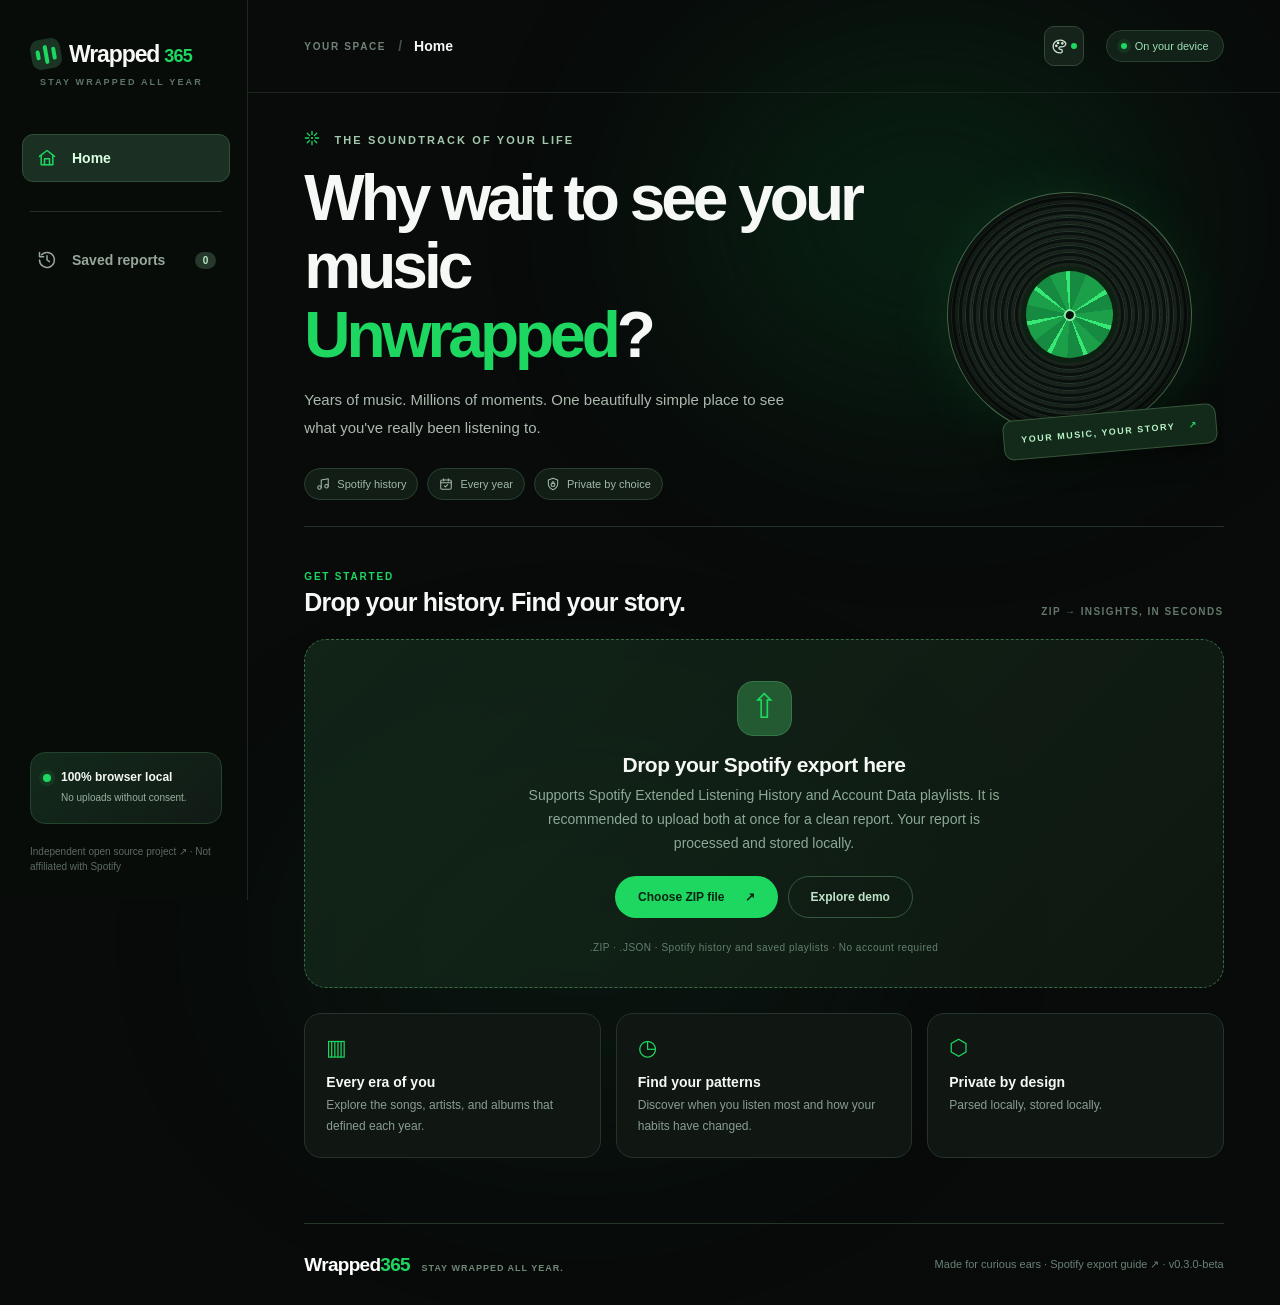
==== commit 82741038: "fix MDB58 DB bug" ====
--- a/index.html
+++ b/index.html
@@ -98,7 +98,7 @@
           <div class="hero-vinyl" aria-hidden="true"><div class="vinyl-disc"><div class="vinyl-centre"><div class="vinyl-hole"></div></div></div><div class="vinyl-tag">YOUR MUSIC, YOUR STORY <span>↗</span></div></div>
         </div>
         <div class="section-heading landing-heading"><div><div class="kicker">GET STARTED</div><h2>Drop your history. Find your story.</h2></div><span class="heading-note">ZIP → INSIGHTS, IN SECONDS</span></div>
-        <div id="dropzone" class="dropzone" tabindex="0" role="button" aria-label="Upload your Spotify data ZIP"><div class="upload-icon">⇧</div><h3>Drop your Spotify export here</h3><p>Supports Spotify Extended Listening History and Account Data playlists. It is recommended to upload both at once for a clean report. Your report is processed and stored locally. Everything is processed and stored locally unless you separately opt in to beta sharing.</p><div class="upload-actions"><button id="browse-button" class="btn btn-primary">Choose ZIP file <span>↗</span></button><button id="demo-button" class="btn btn-outline">Explore demo</button></div><div class="drop-caption">.ZIP · .JSON · Spotify history and saved playlists · No account required</div></div>
+        <div id="dropzone" class="dropzone" tabindex="0" role="button" aria-label="Upload your Spotify data ZIP"><div class="upload-icon">⇧</div><h3>Drop your Spotify export here</h3><p>Supports Spotify Extended Listening History and Account Data playlists. It is recommended to upload both at once for a clean report. Your report is processed and stored locally.</p><div class="upload-actions"><button id="browse-button" class="btn btn-primary">Choose ZIP file <span>↗</span></button><button id="demo-button" class="btn btn-outline">Explore demo</button></div><div class="drop-caption">.ZIP · .JSON · Spotify history and saved playlists · No account required</div></div>
         <input type="file" id="file-input" accept=".zip,.json,application/zip,application/json" hidden>
         <div id="import-status" class="import-status hidden" role="status" aria-live="polite"><div class="spinner"></div><div class="import-status-body"><strong id="import-status-title">Reading your archive…</strong><span id="import-status-detail">Your report is being processed locally.</span><div class="progress-rail"><div id="progress-fill" class="progress-fill"></div></div></div></div>
         <div id="error-box" class="error-box hidden" role="alert"></div>
